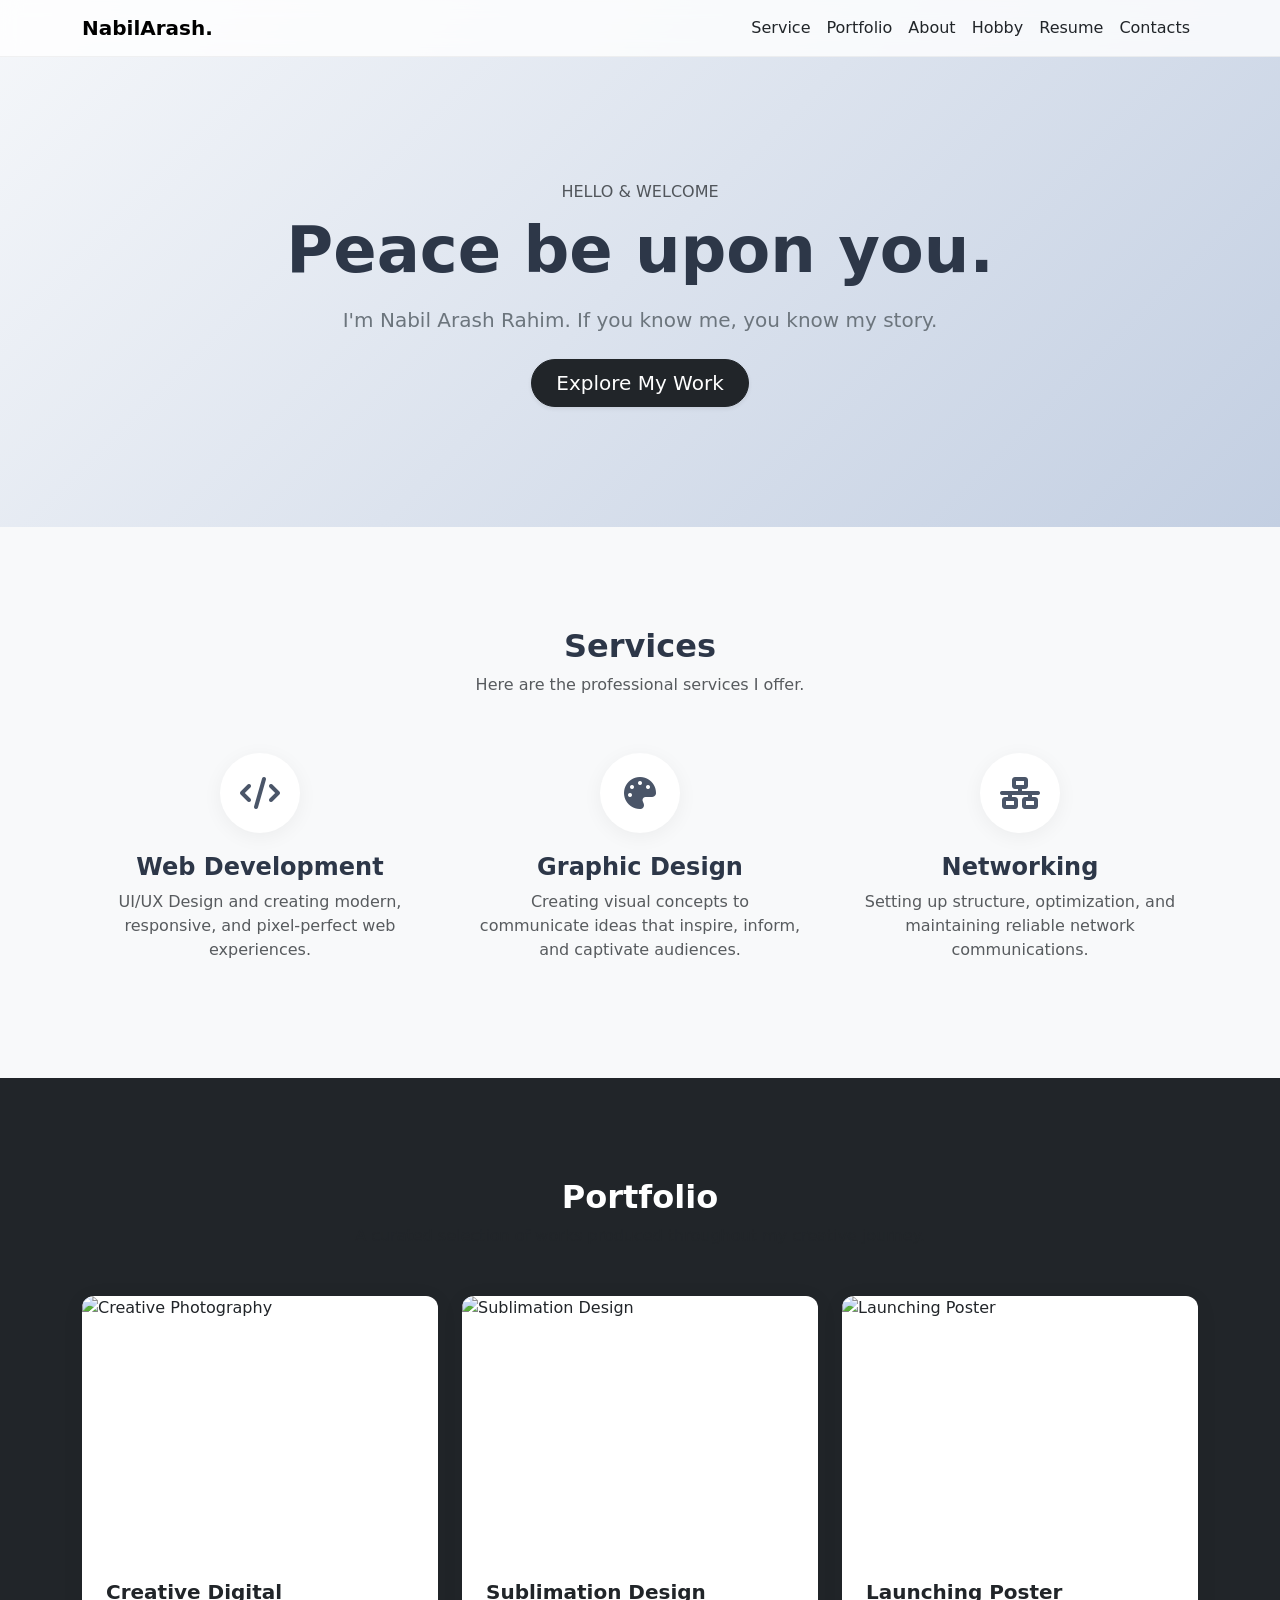
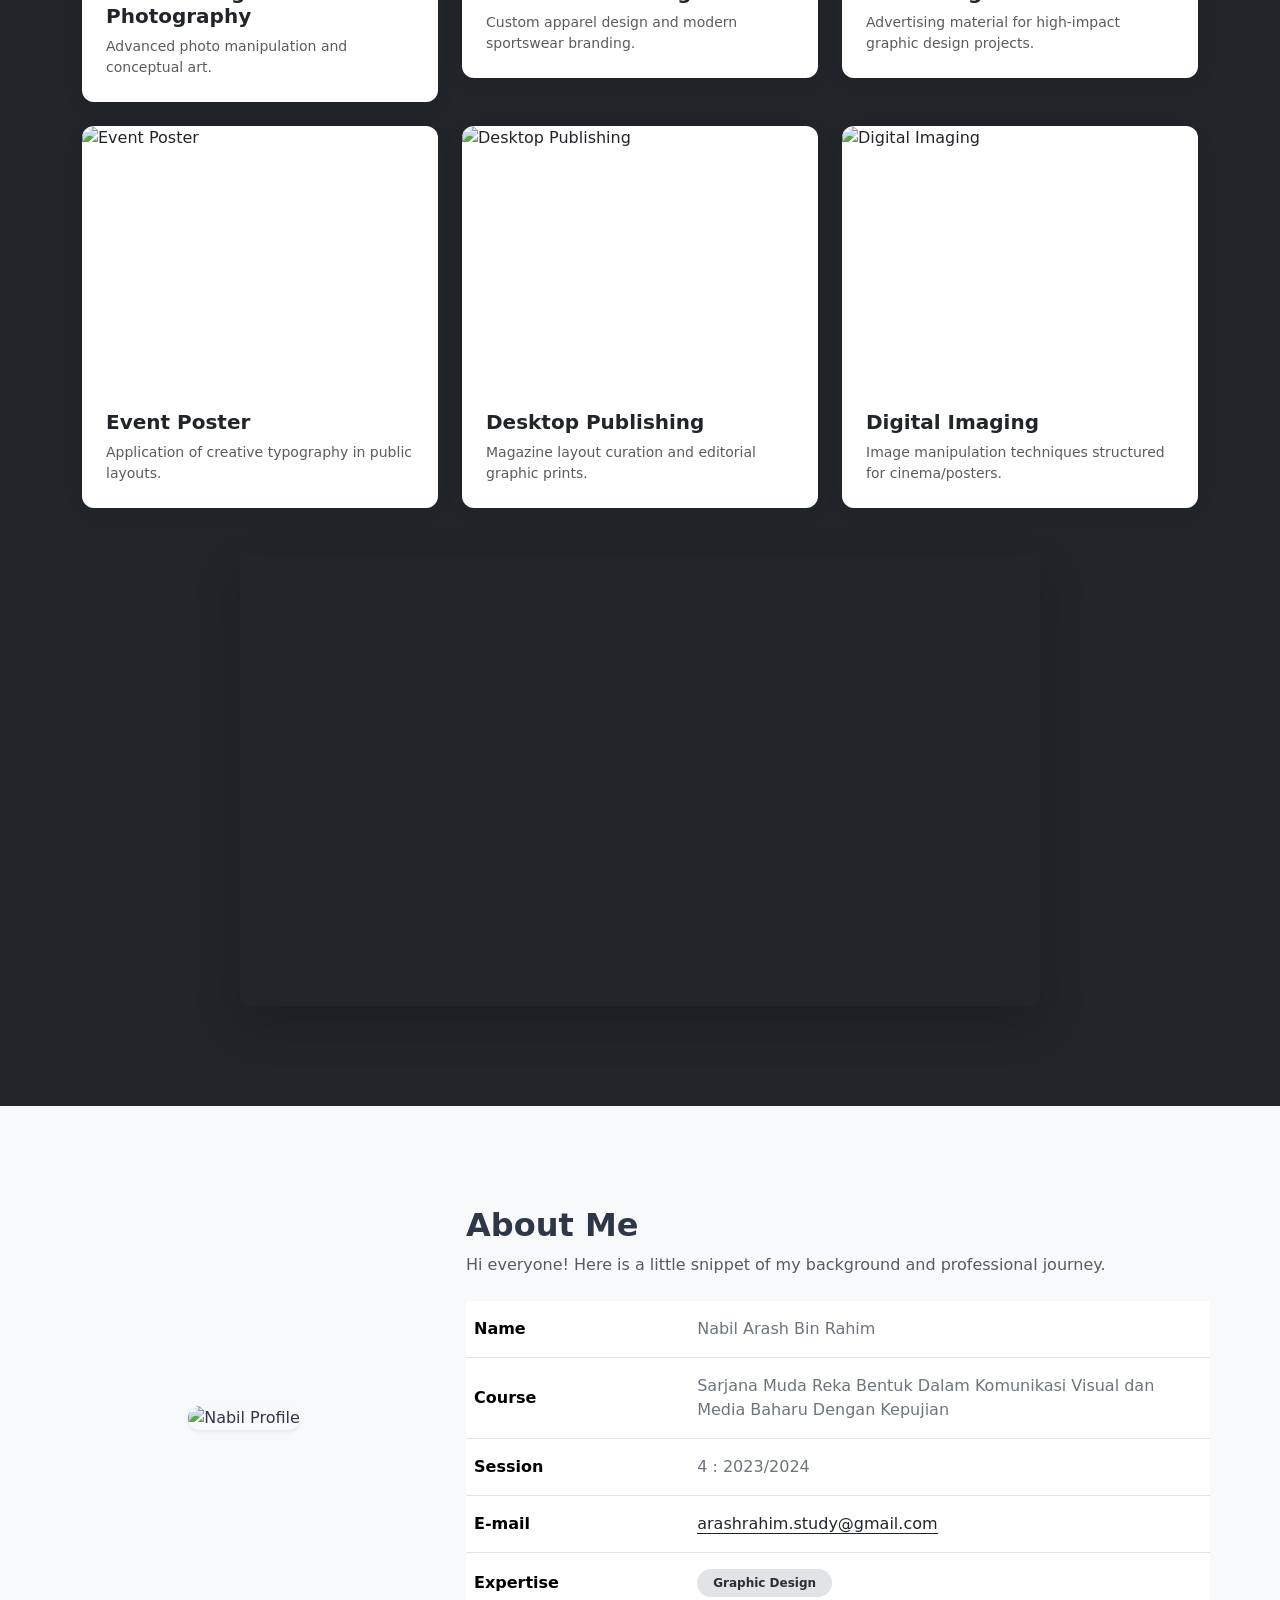
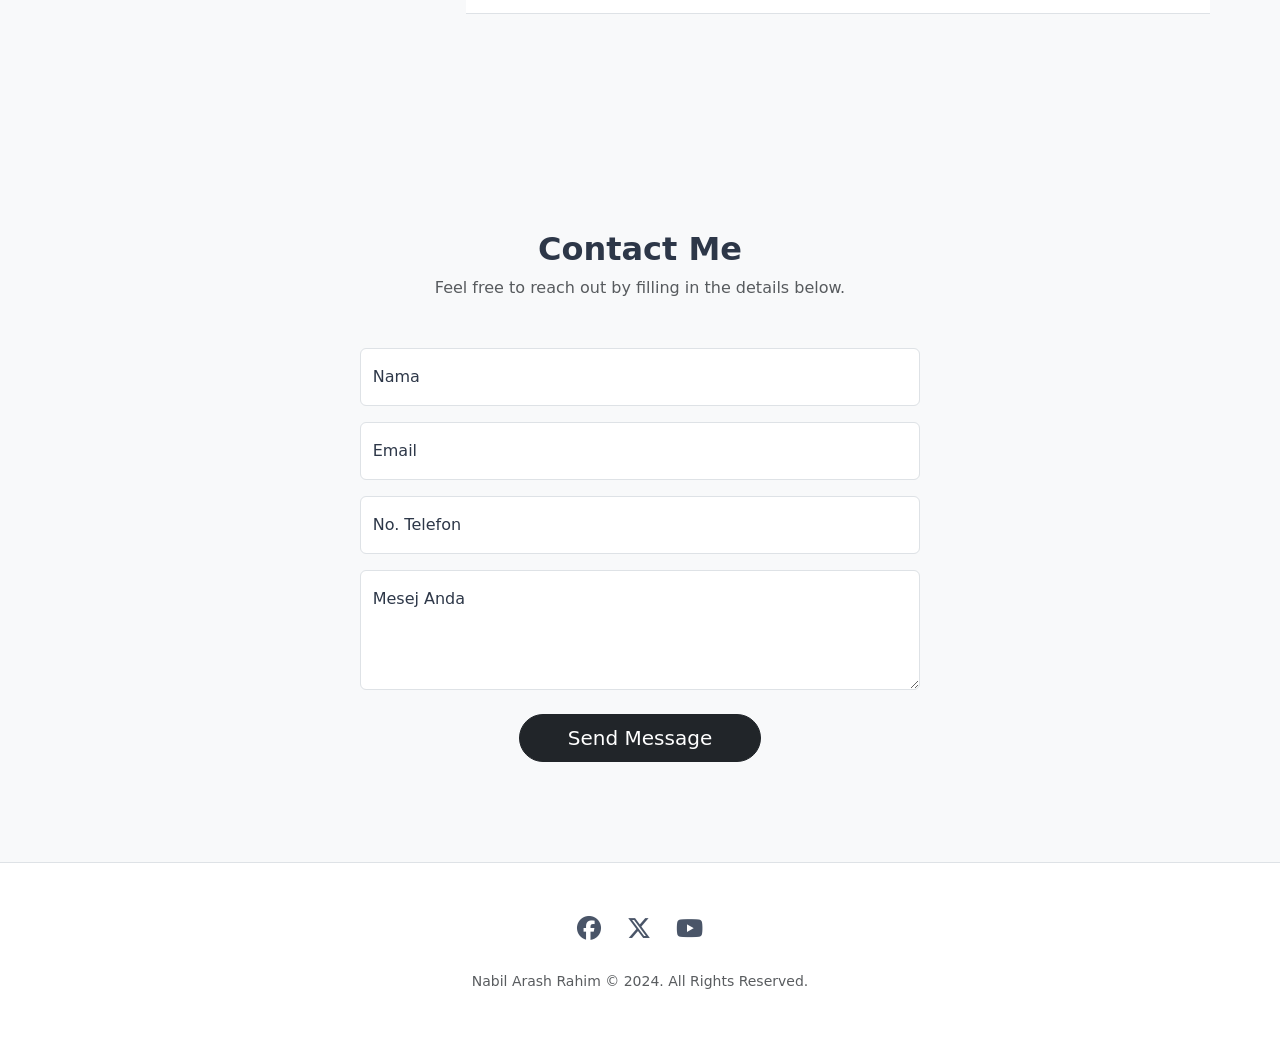
==== index.html @ 7cd15ca8 "Update index.html" ====
<!DOCTYPE html>
<html lang="en">
<head>
    <meta charset="UTF-8">
    <meta name="viewport" content="width=device-width, initial-scale=1.0">
    <title>Website Portfolio | Nabil Arash</title>
    <link rel="icon" type="image/x-icon" href="/images/iconweb.png">

    <!-- Bootstrap 5.3.3 cdn -->
    <link href="https://cdn.jsdelivr.net/npm/bootstrap@5.3.3/dist/css/bootstrap.min.css" rel="stylesheet" integrity="sha384-QWTKZyjpPEjISv5WaRU9OFeRpok6YctnYmDr5pNlyT2bRjXh0JMhjY6hW+ALEwIH" crossorigin="anonymous">
    
    <!-- Font Awesome 6 (Lebih Moden) -->
    <link rel="stylesheet" href="https://cdnjs.cloudflare.com/ajax/libs/font-awesome/6.4.2/css/all.min.css">
    
    <link rel="stylesheet" href="style.css" />
    
    <style>
        /* Tambahan CSS dalaman untuk memastikan gaya moden & minimalis berfungsi terus */
        body {
            font-family: 'Inter', system-ui, -apple-system, sans-serif;
            color: #2D3748;
            background-color: #f8f9fa;
        }
        .navbar-modern {
            background-color: rgba(255, 255, 255, 0.8) !important;
            backdrop-filter: blur(10px);
            border-bottom: 1px solid rgba(0,0,0,0.05);
        }
        .banner {
            background: linear-gradient(135deg, #f5f7fa 0%, #c3cfe2 100%);
            padding: 180px 0 120px 0;
        }
        .service-icon {
            width: 80px;
            height: 80px;
            display: flex;
            align-items: center;
            justify-content: center;
            background: #ffffff;
            border-radius: 50%;
            margin: 0 auto 20px auto;
            box-shadow: 0 4px 20px rgba(0,0,0,0.05);
            color: #4A5568;
        }
        .card-modern {
            border: none;
            border-radius: 12px;
            overflow: hidden;
            box-shadow: 0 4px 25px rgba(0,0,0,0.05);
            transition: transform 0.3s ease;
            background: #ffffff;
        }
        .card-modern:hover {
            transform: translateY(-5px);
        }
        .section-padding {
            padding: 100px 0;
        }
        .table-modern th {
            font-weight: 600;
            background-color: #f1f3f5;
        }
        .social-links a {
            color: #4A5568;
            font-size: 24px;
            margin: 0 10px;
            transition: color 0.2s;
        }
        .social-links a:hover {
            color: #000000;
        }
        #myBtn {
            position: fixed;
            bottom: 20px;
            right: 30px;
            z-index: 99;
            border: none;
            outline: none;
            background-color: #2D3748;
            color: white;
            cursor: pointer;
            padding: 12px 16px;
            border-radius: 50px;
            font-size: 14px;
            box-shadow: 0 4px 15px rgba(0,0,0,0.2);
        }
    </style>
</head>
<body>

    <!-- Navigation -->
    <nav class="navbar navbar-expand-lg navbar-light fixed-top navbar-modern"> 
      <div class="container"> 
        <a class="navbar-brand fw-bold" href="#">NabilArash.</a> 
        <button class="navbar-toggler" type="button" data-bs-toggle="collapse" data-bs-target="#navbarText" aria-controls="navbarText" aria-expanded="false" aria-label="Toggle navigation"> 
          <span class="navbar-toggler-icon"></span> 
        </button> 
        <div class="collapse navbar-collapse" id="navbarText"> 
          <ul class="navbar-nav ms-auto mb-2 mb-lg-0 fw-medium"> 
            <li class="nav-item"><a class="nav-link text-dark" href="#service">Service</a></li> 
            <li class="nav-item"><a class="nav-link text-dark" href="#portfolio">Portfolio</a></li> 
            <li class="nav-item"><a class="nav-link text-dark" href="#aboutme">About</a></li> 
            <li class="nav-item"><a class="nav-link text-dark" href="hobby.html">Hobby</a></li> 
            <li class="nav-item"><a class="nav-link text-dark" href="resume.html">Resume</a></li> 
            <li class="nav-item"><a class="nav-link text-dark" href="#contactme">Contacts</a></li> 
          </ul> 
        </div> 
      </div> 
    </nav>

    <!-- Banner / Hero Section -->
    <div class="container-fluid banner"> 
        <div class="container text-center"> 
          <p class="text-uppercase tracking-wider text-muted mb-2">Hello & Welcome</p>
          <h1 class="display-3 fw-bold mb-3">Peace be upon you.</h1>
          <p class="lead text-secondary mb-4">I'm Nabil Arash Rahim. If you know me, you know my story.</p>
          <a href="#service" class="btn btn-dark btn-lg px-4 py-2 rounded-pill shadow-sm">Explore My Work</a> 
        </div> 
    </div>

    <!-- Service Section -->
    <div id="service" class="container section-padding">
      <div class="container text-center">
        <h2 class="fw-bold mb-2">Services</h2>
        <p class="text-muted mb-5">Here are the professional services I offer.</p>
        
        <div class="row g-4 pt-2">
          <!-- Web Development -->
          <div class="col-md-4">
            <div class="service-icon"><i class="fa-solid fa-code fa-2x"></i></div>
            <h4 class="fw-semibold">Web Development</h4>
            <p class="text-muted px-3">UI/UX Design and creating modern, responsive, and pixel-perfect web experiences.</p>
          </div>
          <!-- Design -->
          <div class="col-md-4">
            <div class="service-icon"><i class="fa-solid fa-palette fa-2x"></i></div>
            <h4 class="fw-semibold">Graphic Design</h4>
            <p class="text-muted px-3">Creating visual concepts to communicate ideas that inspire, inform, and captivate audiences.</p>
          </div>
          <!-- Networking -->
          <div class="col-md-4">
            <div class="service-icon"><i class="fa-solid fa-network-wired fa-2x"></i></div>
            <h4 class="fw-semibold">Networking</h4>
            <p class="text-muted px-3">Setting up structure, optimization, and maintaining reliable network communications.</p>
          </div>
        </div>
      </div>
    </div>

    <!-- Portfolio Section -->
    <div id="portfolio" class="bg-dark text-white section-padding">
      <div class="container text-center">
        <h2 class="fw-bold mb-2 text-white">Portfolio</h2>
        <p class="text-muted mb-5">A curated selection of works produced throughout my creative journey.</p>
        
        <div class="row g-4">
          <!-- Item 1 -->
          <div class="col-md-4">
            <div class="card card-modern text-dark text-start">
              <img src="images/img11.jpg" class="card-img-top" alt="Creative Photography" style="object-fit: cover; height: 260px;"/>
              <div class="card-body p-4">
                <h5 class="fw-bold card-title">Creative Digital Photography</h5>
                <p class="card-text text-muted small">Advanced photo manipulation and conceptual art.</p>
              </div>
            </div>
          </div>
          <!-- Item 2 -->
          <div class="col-md-4">
            <div class="card card-modern text-dark text-start">
              <img src="images/img4.jpg" class="card-img-top" alt="Sublimation Design" style="object-fit: cover; height: 260px;"/>
              <div class="card-body p-4">
                <h5 class="fw-bold card-title">Sublimation Design</h5>
                <p class="card-text text-muted small">Custom apparel design and modern sportswear branding.</p>
              </div>
            </div>
          </div>
          <!-- Item 3 -->
          <div class="col-md-4">
            <div class="card card-modern text-dark text-start">
              <img src="images/img12.jpg" class="card-img-top" alt="Launching Poster" style="object-fit: cover; height: 260px;"/>
              <div class="card-body p-4">
                <h5 class="fw-bold card-title">Launching Poster</h5>
                <p class="card-text text-muted small">Advertising material for high-impact graphic design projects.</p>
              </div>
            </div>
          </div>
          <!-- Item 4 -->
          <div class="col-md-4">
            <div class="card card-modern text-dark text-start">
              <img src="images/img10.jpg" class="card-img-top" alt="Event Poster" style="object-fit: cover; height: 260px;"/>
              <div class="card-body p-4">
                <h5 class="fw-bold card-title">Event Poster</h5>
                <p class="card-text text-muted small">Application of creative typography in public layouts.</p>
              </div>
            </div>
          </div>
          <!-- Item 5 -->
          <div class="col-md-4">
            <div class="card card-modern text-dark text-start">
              <img src="images/img8.jpg" class="card-img-top" alt="Desktop Publishing" style="object-fit: cover; height: 260px;"/>
              <div class="card-body p-4">
                <h5 class="fw-bold card-title">Desktop Publishing</h5>
                <p class="card-text text-muted small">Magazine layout curation and editorial graphic prints.</p>
              </div>
            </div>
          </div>
          <!-- Item 6 -->
          <div class="col-md-4">
            <div class="card card-modern text-dark text-start">
              <img src="images/img7.jpg" class="card-img-top" alt="Digital Imaging" style="object-fit: cover; height: 260px;"/>
              <div class="card-body p-4">
                <h5 class="fw-bold card-title">Digital Imaging</h5>
                <p class="card-text text-muted small">Image manipulation techniques structured for cinema/posters.</p>
              </div>
            </div>
          </div>
        </div>

        <!-- Video Container Moden -->
        <div class="ratio ratio-16x9 mx-auto mt-5 shadow-lg rounded-3" style="max-width: 800px; overflow:hidden;">
            <iframe src="https://www.youtube.com/embed/KS5bEcGVQ-0?autoplay=0&mute=1&loop=1" title="YouTube video" allowfullscreen></iframe>
        </div>
      </div>
    </div>

    <!-- About Me Section -->
    <div id="aboutme" class="container section-padding">
        <div class="row align-items-center g-5">
            <div class="col-md-4 text-center">
                <img src="images/icon.png" class="img-fluid rounded-4 shadow-sm" alt="Nabil Profile" style="max-height: 380px; object-fit: cover;" />
            </div>
            <div class="col-md-8">
                <h2 class="fw-bold mb-2">About Me</h2>
                <p class="text-muted mb-4">Hi everyone! Here is a little snippet of my background and professional journey.</p>
                
                <div class="table-responsive">
                    <table class="table table-hover table-modern align-middle">
                      <tbody>
                        <tr>
                          <td class="fw-semibold py-3" style="width: 30%;">Name</td>
                          <td class="text-secondary py-3">Nabil Arash Bin Rahim</td>
                        </tr>
                        <tr>
                          <td class="fw-semibold py-3">Course</td>
                          <td class="text-secondary py-3">Sarjana Muda Reka Bentuk Dalam Komunikasi Visual dan Media Baharu Dengan Kepujian</td>
                        </tr>
                        <tr>
                          <td class="fw-semibold py-3">Session</td>
                          <td class="text-secondary py-3">4 : 2023/2024</td>
                        </tr>
                        <tr>
                          <td class="fw-semibold py-3">E-mail</td>
                          <td class="text-secondary py-3"><a href="mailto:arashrahim.study@gmail.com" class="text-decoration-none text-dark border-bottom border-dark">arashrahim.study@gmail.com</a></td>
                        </tr>
                        <tr>
                          <td class="fw-semibold py-3">Expertise</td>
                          <td class="text-secondary py-3"><span class="badge bg-secondary-subtle text-secondary-emphasis px-3 py-2 rounded-pill">Graphic Design</span></td>
                        </tr>
                      </tbody>
                    </table>
                </div>
            </div>
        </div>
    </div>
     
    <!-- Contact Me Section -->
    <div id="contactme" class="bg-light section-padding">
      <div class="container" style="max-width: 700px;">
        <h2 class="fw-bold text-center mb-2">Contact Me</h2>
        <p class="text-muted text-center mb-5">Feel free to reach out by filling in the details below.</p>
        
        <form class="row g-3">
          <div class="col-md-10 mx-auto">
            <div class="form-floating mb-3">
              <input type="text" class="form-control" id="inputNama" placeholder="Nama">
              <label for="inputNama">Nama</label>
            </div>
            <div class="form-floating mb-3">
              <input type="email" class="form-control" id="inputEmail" placeholder="Email">
              <label for="inputEmail">Email</label>
            </div>
            <div class="form-floating mb-3">
              <input type="text" class="form-control" id="inputPhone" placeholder="No. Phone">
              <label for="inputPhone">No. Telefon</label>
            </div>
            <div class="form-floating mb-4">
              <textarea class="form-control" placeholder="Mesej anda" id="inputMesej" style="height: 120px"></textarea>
              <label for="inputMesej">Mesej Anda</label>
            </div>
            <div class="text-center">
              <button type="submit" class="btn btn-dark btn-lg px-5 py-2 rounded-pill">Send Message</button>
            </div>
          </div>
        </form>
      </div>
    </div>

    <!-- Footer -->
    <footer class="bg-white py-5 text-center border-top">
        <div class="social-links mb-4">
          <a href="https://facebook.com/nabilarashrahim" target="_blank"><i class="fa-brands fa-facebook"></i></a>
          <a href="https://twitter.com/arashrahim_" target="_blank"><i class="fa-brands fa-x-twitter"></i></a>
          <a href="https://www.youtube.com/@NabilArashRahim" target="_blank"><i class="fa-brands fa-youtube"></i></a>
        </div>
        <p class="text-muted small mb-0">Nabil Arash Rahim &copy; 2024. All Rights Reserved.</p>
    </footer>

    <!-- Back to Top Button -->
    <button onclick="topFunction()" id="myBtn" title="Go to top"><i class="fa-solid fa-arrow-up"></i></button>

    <!-- Bootstrap Bundle JS -->
    <script src="https://cdn.jsdelivr.net/npm/bootstrap@5.3.3/dist/js/bootstrap.bundle.min.js" integrity="sha384-YvpcrYf0tY3lHB60NNkmXc5s9fDVZLESaAA55NDzOxhy9GkcIdslK1eN7N6jIeHz" crossorigin="anonymous"></script>

    <script>
        // Fungsi Butang Kembali ke Atas (Back to top)
        let mybutton = document.getElementById("myBtn");
        window.onscroll = function() {scrollFunction()};

        function scrollFunction() {
          if (document.body.scrollTop > 300 || document.documentElement.scrollTop > 300) {
            mybutton.style.display = "block";
          } else {
            mybutton.style.display = "none";
          }
        }

        function topFunction() {
          window.scrollTo({top: 0, behavior: 'smooth'});
        }
    </script>
</body>
</html>
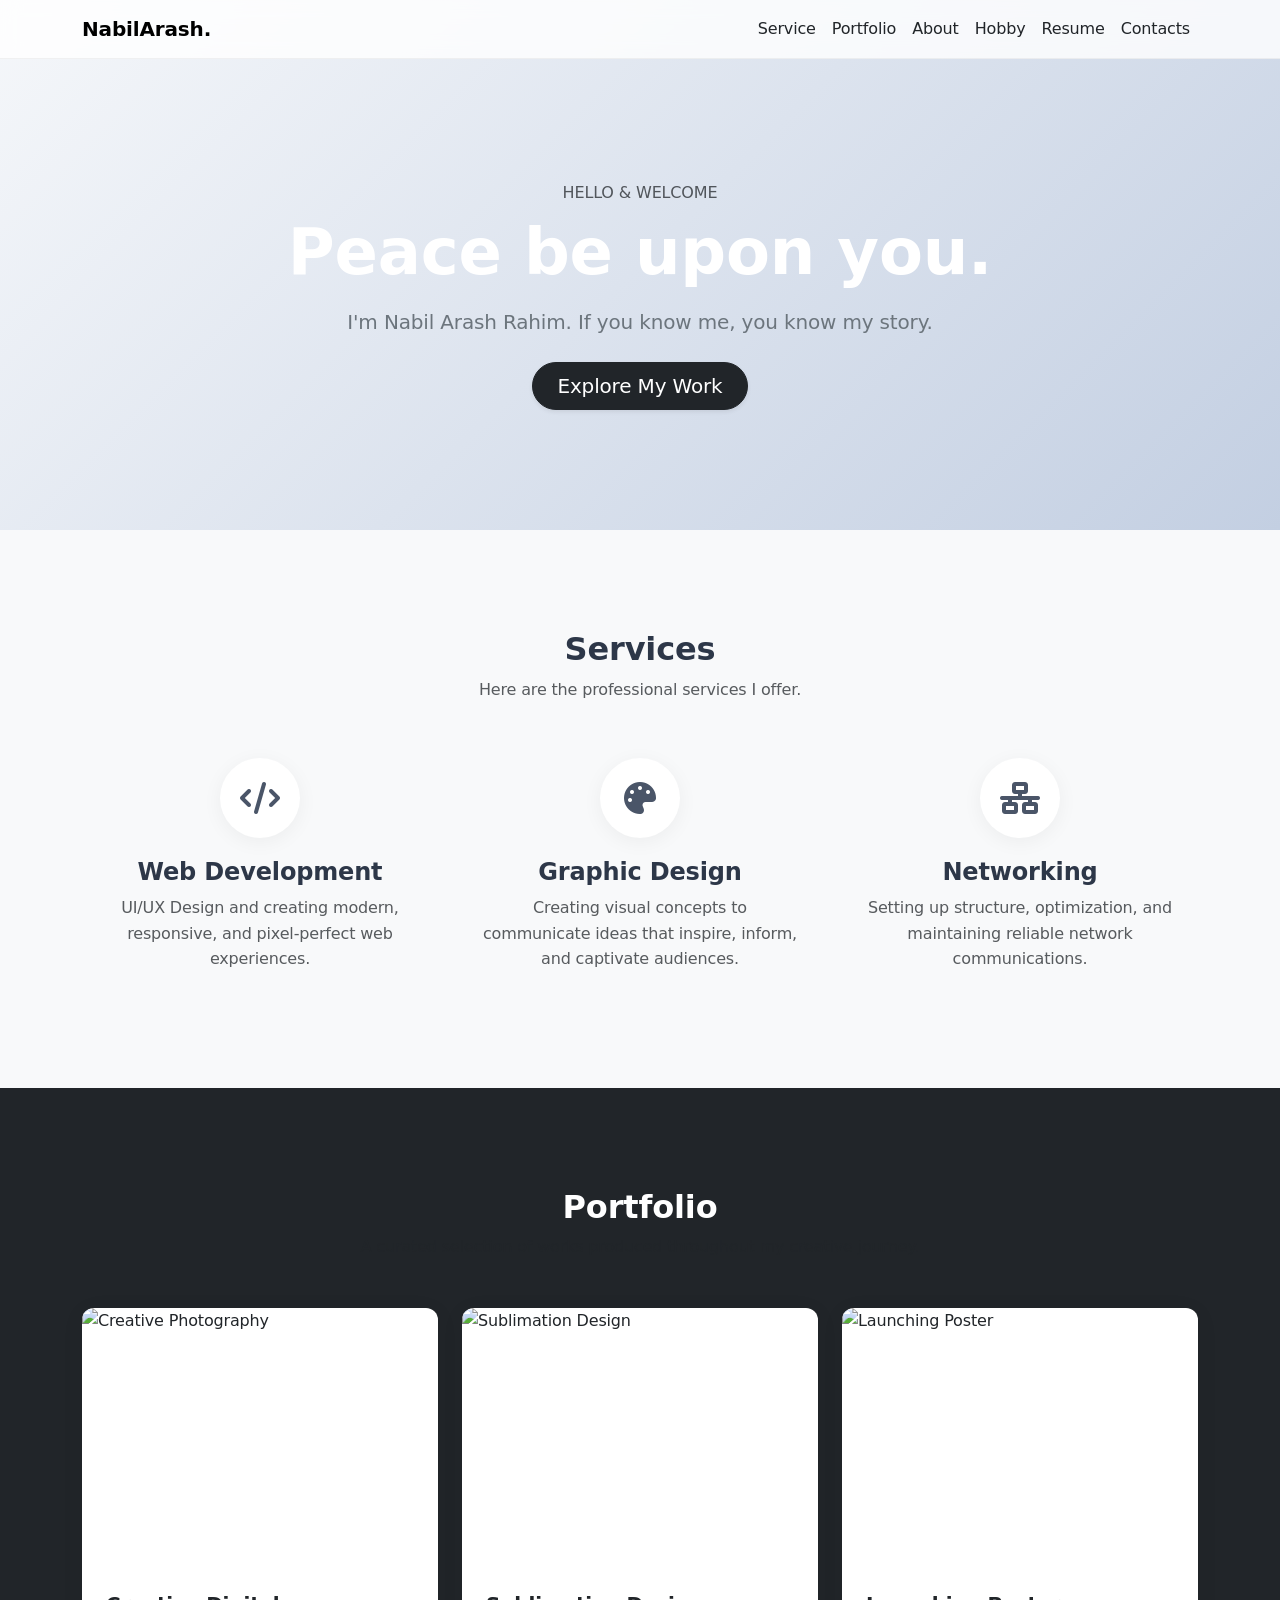
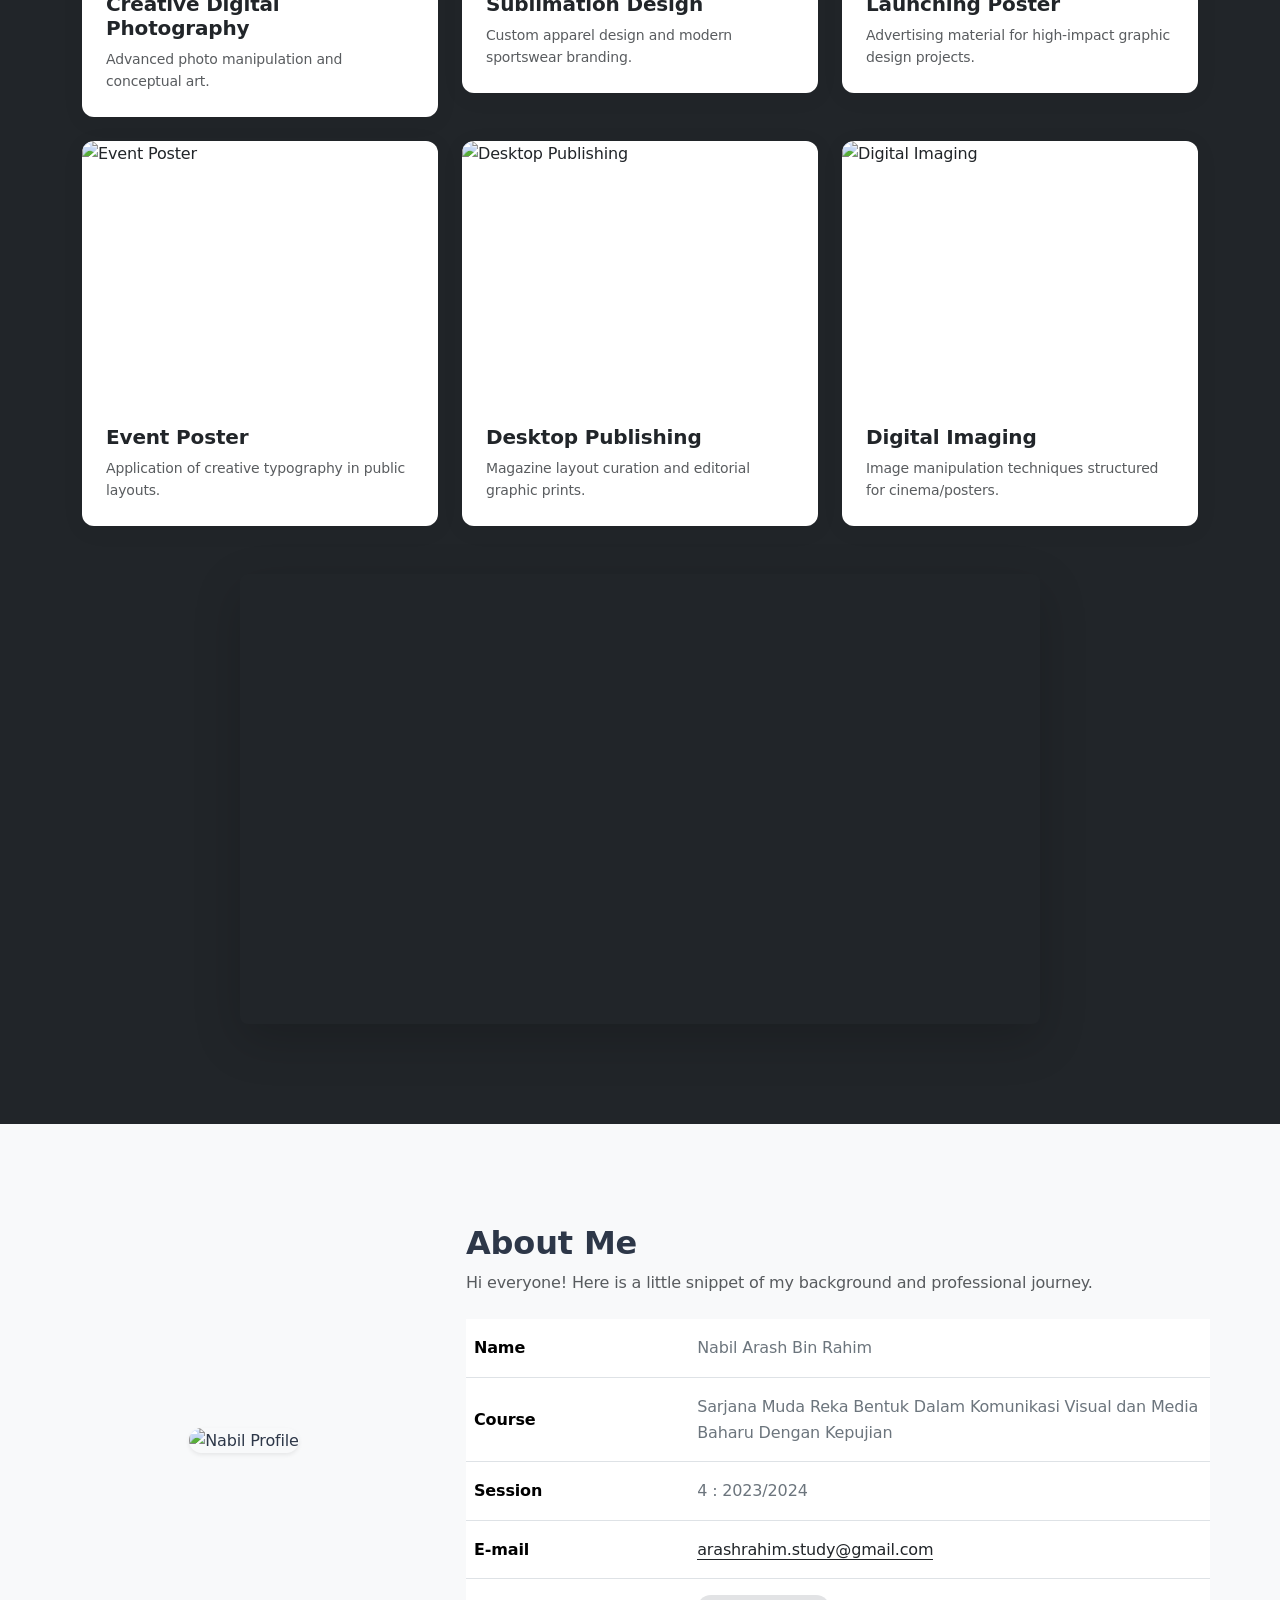
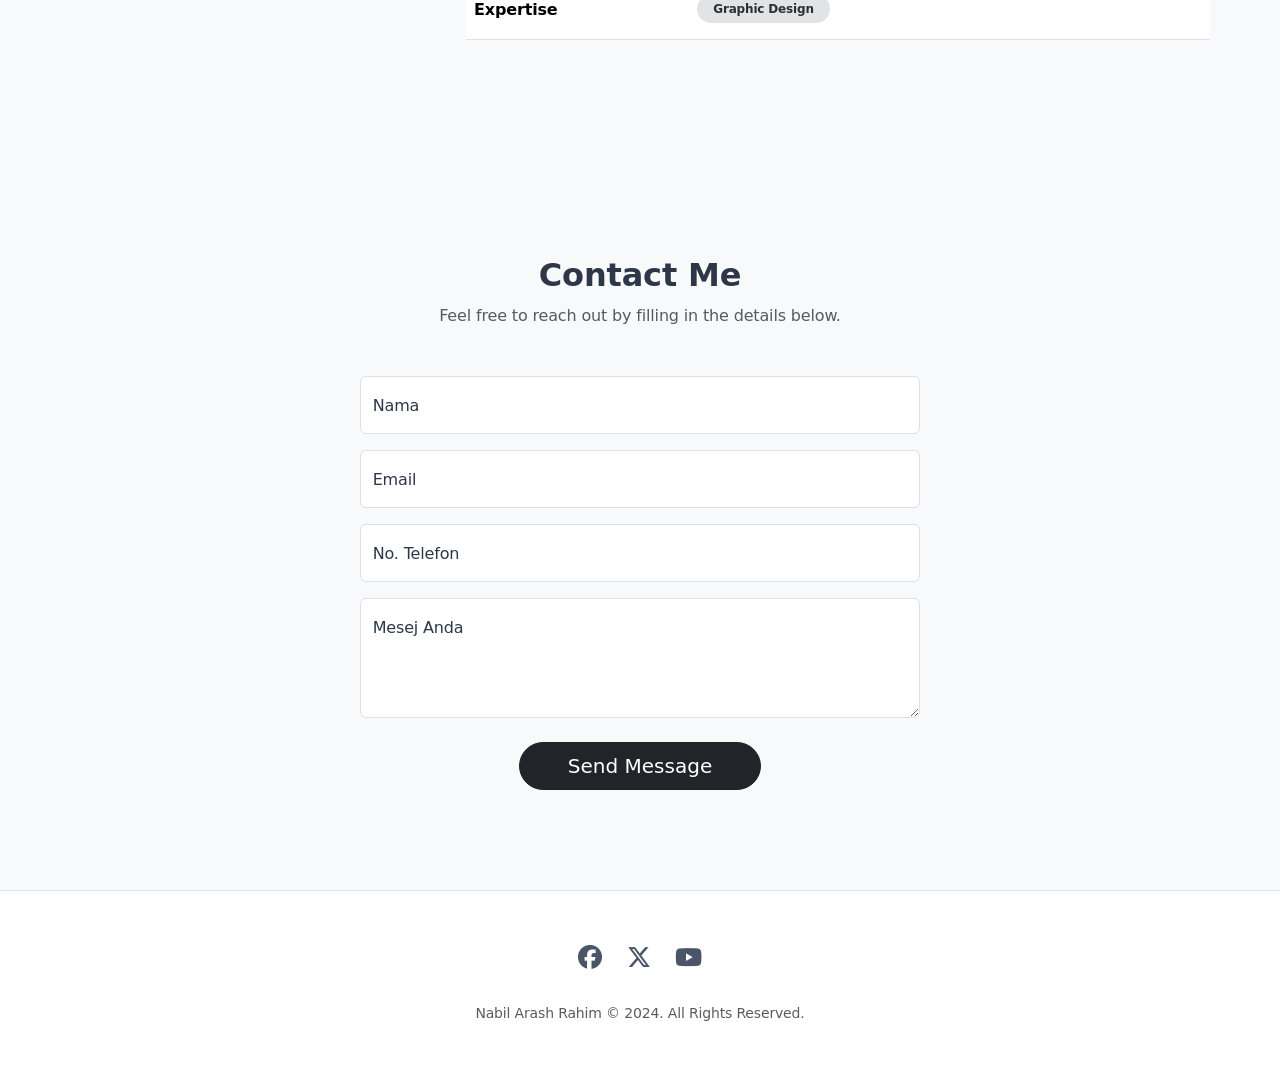
==== commit 5de1bd3e: "Update index.html" ====
--- a/index.html
+++ b/index.html
@@ -327,6 +327,10 @@
         function topFunction() {
           window.scrollTo({top: 0, behavior: 'smooth'});
         }
-    </script>
+    <!-- Bootstrap Bundle JS -->
+    <script src="https://cdn.jsdelivr.net/npm/bootstrap@5.3.3/dist/js/bootstrap.bundle.min.js" integrity="sha384-YvpcrYf0tY3lHB60NNkmXc5s9fDVZLESaAA55NDzOxhy9GkcIdslK1eN7N6jIeHz" crossorigin="anonymous"></script>
+
+    <!-- Pautan ke Fail JavaScript Anda (Pastikan nama fail sama seperti di GitHub) -->
+    <script src="myScript.js"></script>
 </body>
 </html>
--- a/style.css
+++ b/style.css
@@ -0,0 +1,152 @@
+/* ==========================================================================
+   1. FONT DEFINITION & BASE STYLES
+   ========================================================================== */
+@font-face {
+    font-family: 'Mendoza';
+    src: url('/fonts/ITC\ Mendoza\ Roman\ Std\ Book.otf') format('woff'),
+         url('/fonts/ITC\ Mendoza\ Roman\ Std\ Book.otf') format('woff2');
+    font-display: swap;
+}
+
+* {
+    box-sizing: border-box;
+}
+
+body {
+    font-family: 'Mendoza', system-ui, -apple-system, sans-serif;
+    color: #2d3748;
+    background-color: #ffffff;
+    line-height: 1.6;
+    letter-spacing: -0.01em;
+}
+
+/* ==========================================================================
+   2. HERO BANNER & CONTACT BACKGROUNDS (MODERN HERO)
+   ========================================================================== */
+.banner { 
+    background: linear-gradient(rgba(22, 24, 23, 0.65), rgba(22, 24, 23, 0.65)), url("images/bg2.jpg") no-repeat center center; 
+    background-size: cover; 
+    background-attachment: scroll;
+    padding-top: 160px; 
+    padding-bottom: 140px; 
+    color: #fff; 
+}
+
+.kontak {
+    background: linear-gradient(rgba(22, 24, 23, 0.8), rgba(22, 24, 23, 0.8)), url("images/bg2.jpg") no-repeat center center;
+    background-size: cover;
+    padding-top: 80px;
+    padding-bottom: 80px;
+    color: #fff;
+}
+
+/* ==========================================================================
+   3. COMPONENTS (ICONS, IMAGES & CARDS)
+   ========================================================================== */
+/* Lingkaran Ikon Servis Moden */
+.lingkaran {
+    display: flex;
+    align-items: center;
+    justify-content: center;
+    border-radius: 50%;
+    width: 100px;
+    height: 100px;
+    margin: 0 auto 20px auto;
+    color: #161817;
+    background-color: #f8f9fa;
+    box-shadow: 0 4px 15px rgba(0, 0, 0, 0.05);
+    transition: all 0.3s ease;
+}
+
+.lingkaran:hover {
+    background-color: #161817;
+    color: #ffffff;
+    transform: translateY(-3px);
+}
+
+/* Gambar Responsif */
+.crop-img {
+    object-fit: cover;
+    transition: transform 0.5s ease;
+}
+
+.center {
+    display: block;
+    margin-left: auto;
+    margin-right: auto;
+    width: 100%;
+}
+
+/* Audio Player Stylings */
+audio {
+    max-width: 100%;
+    width: 280px;
+    margin: 15px;
+    border-radius: 30px;
+}
+
+/* ==========================================================================
+   4. NAVIGATION & UTILITIES
+   ========================================================================== */
+/* Butang Kembali Ke Atas (Floating Button) */
+#myBtn {
+    display: none;
+    position: fixed;
+    bottom: 25px;
+    right: 25px;
+    z-index: 99;
+    border: none;
+    outline: none;
+    background-color: #161817;
+    color: #ffffff;
+    cursor: pointer;
+    width: 45px;
+    height: 45px;
+    border-radius: 50%;
+    font-size: 16px;
+    box-shadow: 0 4px 12px rgba(0, 0, 0, 0.15);
+    transition: all 0.2s ease;
+}
+
+#myBtn:hover {
+    background-color: #4a5568;
+    transform: translateY(-2px);
+}
+
+/* ==========================================================================
+   5. SOCIAL MEDIA INTEGRATION (CLEAN & FLOATING)
+   ========================================================================== */
+/* Bar Ikon Media Sosial Tepi Skrin */
+.icon-bar {
+    position: fixed;
+    top: 50%;
+    transform: translateY(-50%);
+    z-index: 100;
+}
+
+.icon-bar a {
+    display: flex;
+    align-items: center;
+    justify-content: center;
+    width: 42px;
+    height: 42px;
+    transition: all 0.3s ease;
+    color: #ffffff;
+    font-size: 18px;
+    text-decoration: none;
+    margin-bottom: 2px;
+    border-top-right-radius: 4px;
+    border-bottom-right-radius: 4px;
+}
+
+.icon-bar a:hover {
+    width: 52px;
+    background-color: #161817 !important;
+}
+
+/* Warna Jenama Media Sosial (Minimalis & Cukup Kontras) */
+.facebook { background-color: #3b5998; }
+.twitter  { background-color: #1da1f2; }
+.youtube  { background-color: #ff0000; }
+.google   { background-color: #dd4b39; }
+.linkedin { background-color: #007bb5; }
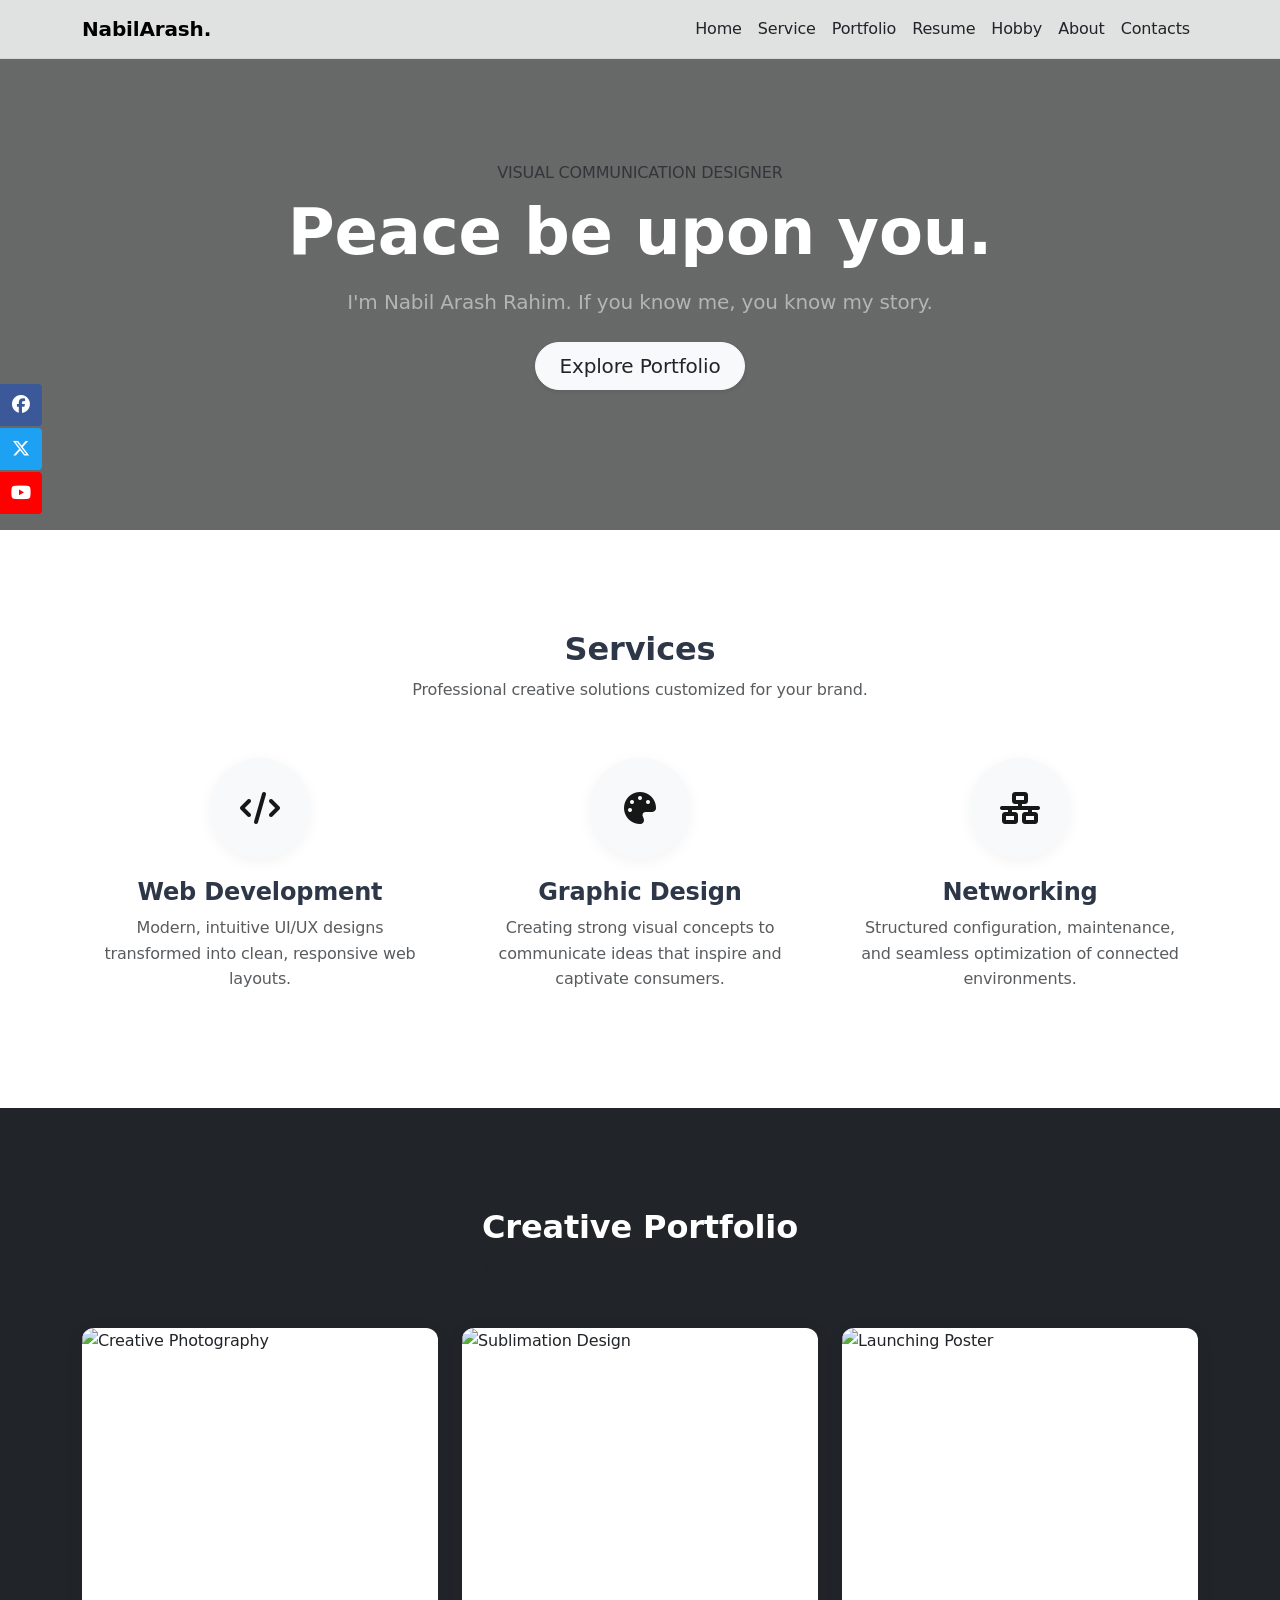
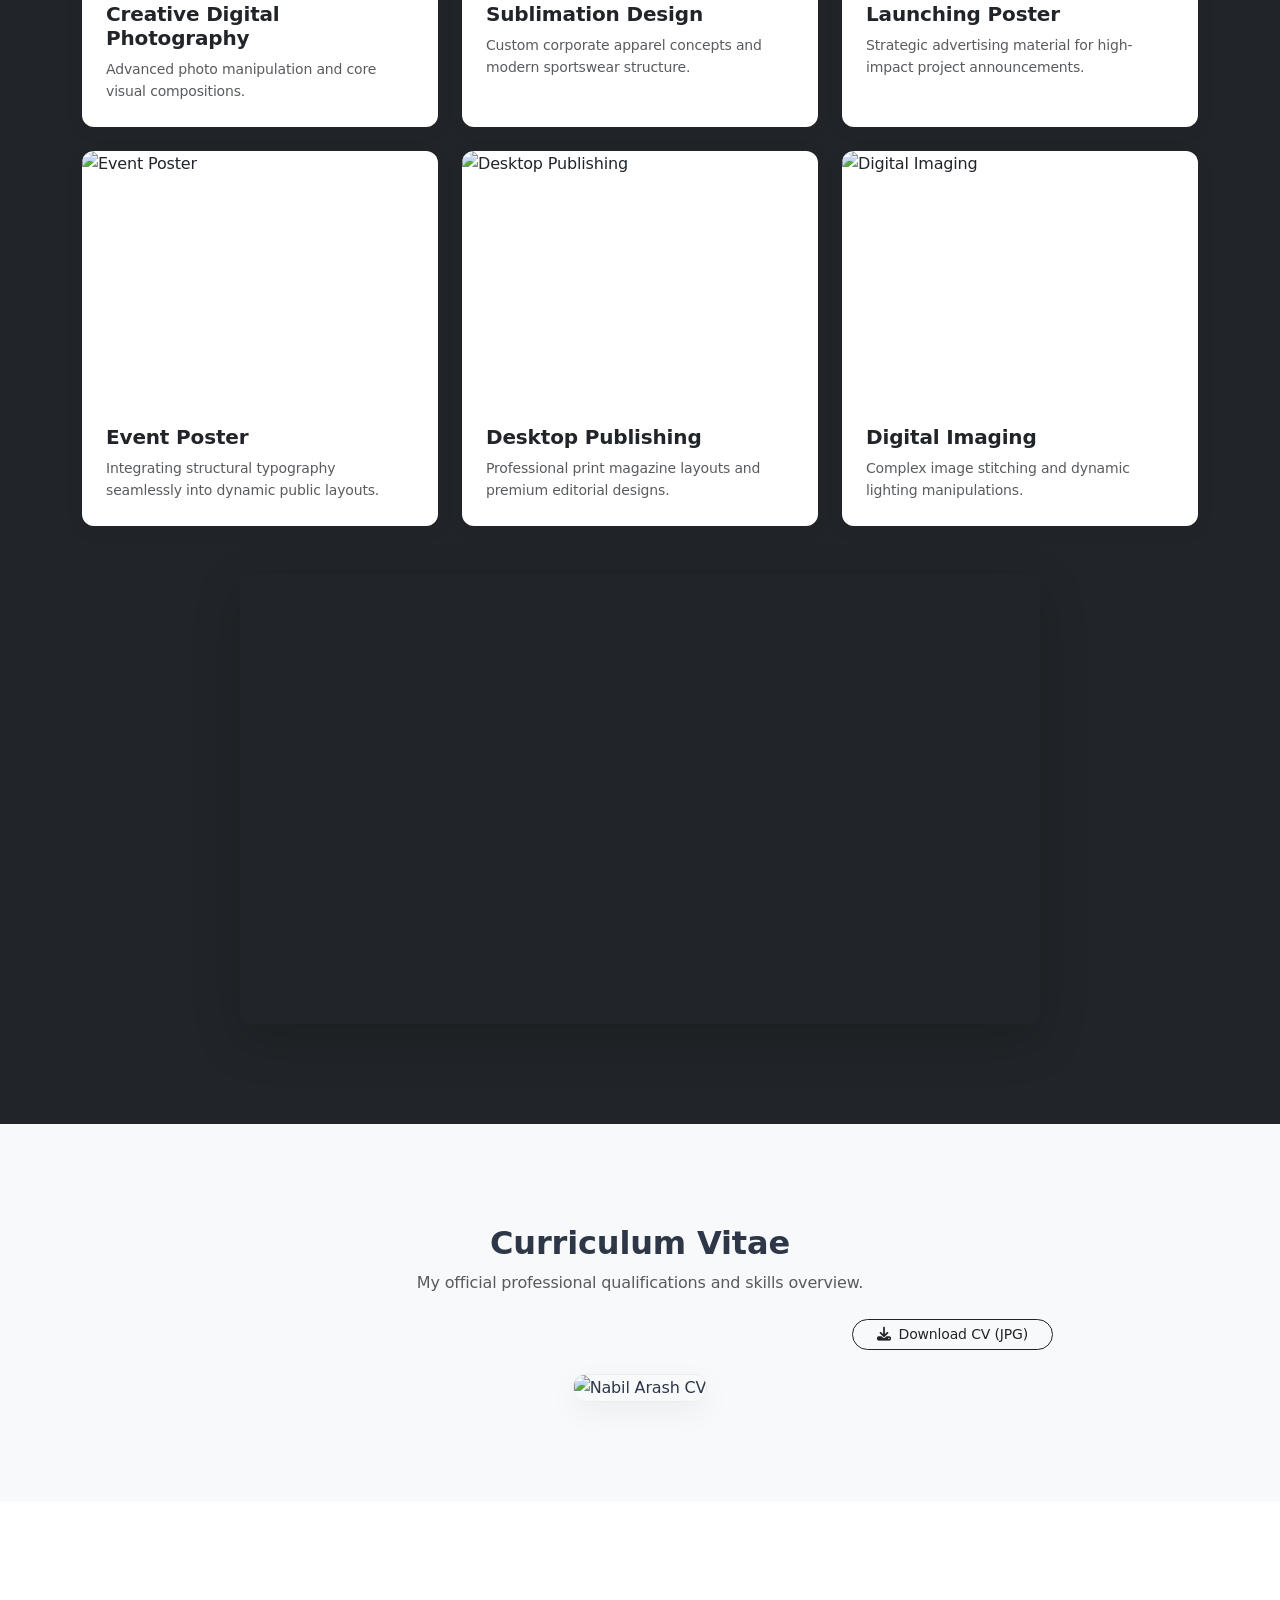
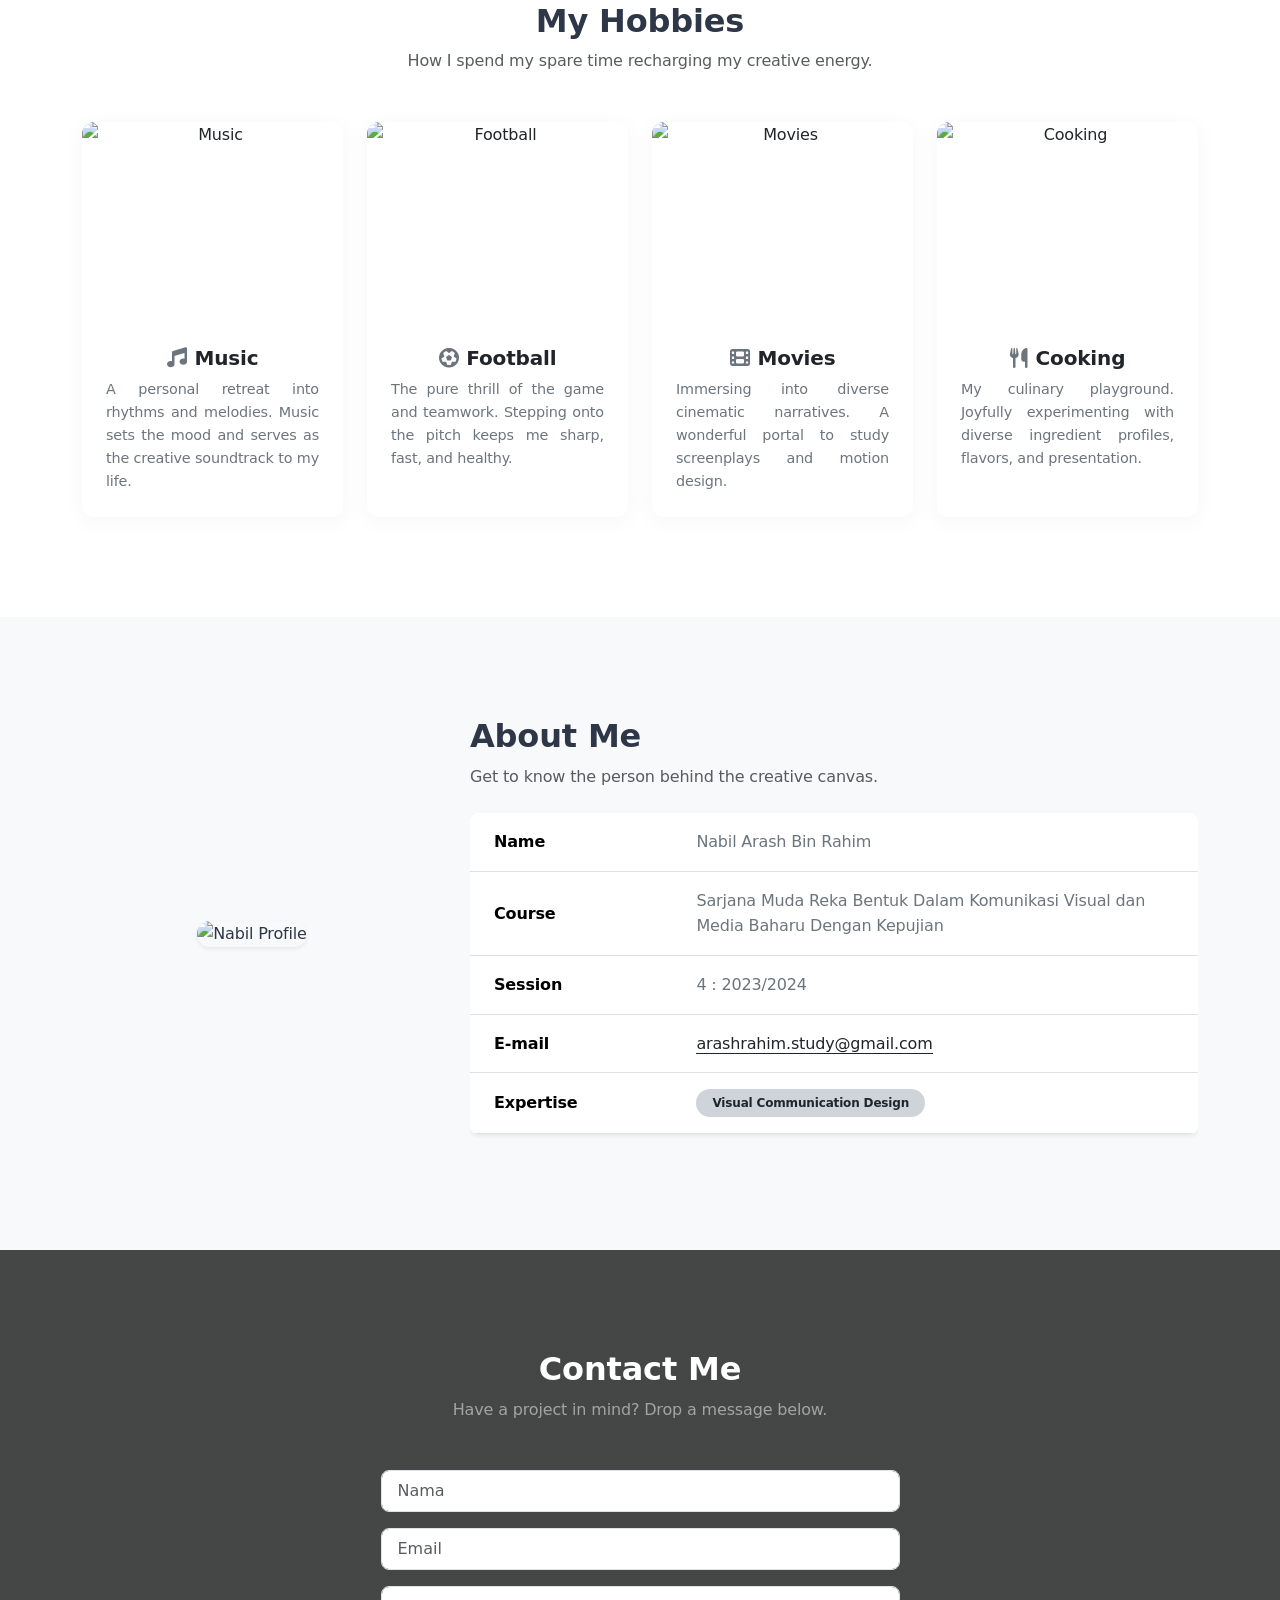
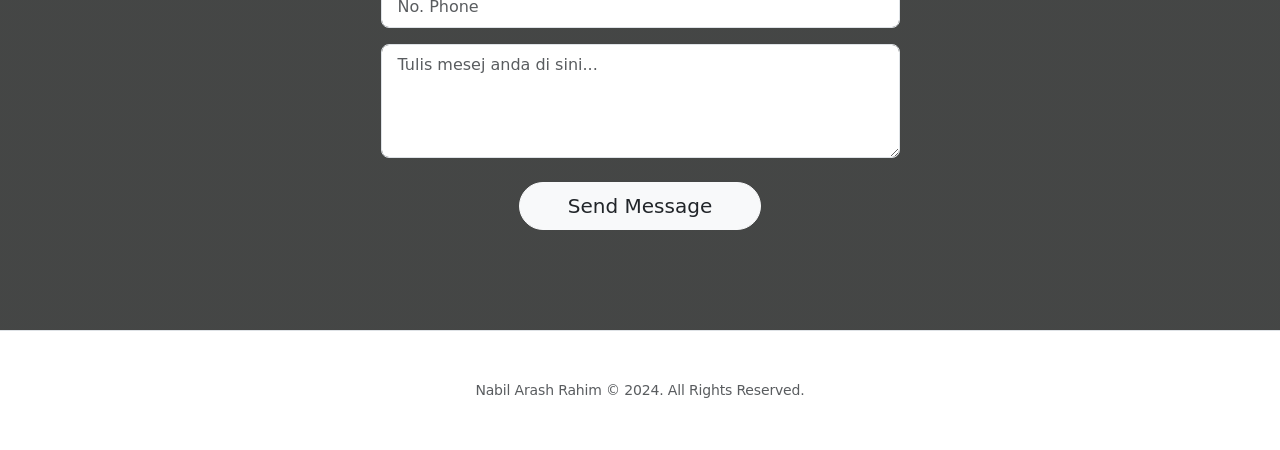
==== commit 03d0934c: "Update index.html" ====
--- a/index.html
+++ b/index.html
@@ -6,331 +6,312 @@
     <title>Website Portfolio | Nabil Arash</title>
     <link rel="icon" type="image/x-icon" href="/images/iconweb.png">
 
-    <!-- Bootstrap 5.3.3 cdn -->
+    <!-- Bootstrap 5.3.3 CDN -->
     <link href="https://cdn.jsdelivr.net/npm/bootstrap@5.3.3/dist/css/bootstrap.min.css" rel="stylesheet" integrity="sha384-QWTKZyjpPEjISv5WaRU9OFeRpok6YctnYmDr5pNlyT2bRjXh0JMhjY6hW+ALEwIH" crossorigin="anonymous">
     
-    <!-- Font Awesome 6 (Lebih Moden) -->
+    <!-- Font Awesome 6 (Moden) -->
     <link rel="stylesheet" href="https://cdnjs.cloudflare.com/ajax/libs/font-awesome/6.4.2/css/all.min.css">
     
+    <!-- Pautan Fail CSS Luaran -->
     <link rel="stylesheet" href="style.css" />
     
     <style>
-        /* Tambahan CSS dalaman untuk memastikan gaya moden & minimalis berfungsi terus */
+        /* Gaya Khusus untuk Memperkasakan Struktur Landing Page */
+        html {
+            scroll-behavior: smooth; /* Smooth scroll asli untuk semua pelayar */
+        }
         body {
-            font-family: 'Inter', system-ui, -apple-system, sans-serif;
+            font-family: 'Mendoza', system-ui, -apple-system, sans-serif;
             color: #2D3748;
-            background-color: #f8f9fa;
+            background-color: #ffffff;
         }
         .navbar-modern {
             background-color: rgba(255, 255, 255, 0.8) !important;
             backdrop-filter: blur(10px);
             border-bottom: 1px solid rgba(0,0,0,0.05);
         }
-        .banner {
-            background: linear-gradient(135deg, #f5f7fa 0%, #c3cfe2 100%);
-            padding: 180px 0 120px 0;
-        }
-        .service-icon {
-            width: 80px;
-            height: 80px;
-            display: flex;
-            align-items: center;
-            justify-content: center;
-            background: #ffffff;
-            border-radius: 50%;
-            margin: 0 auto 20px auto;
-            box-shadow: 0 4px 20px rgba(0,0,0,0.05);
-            color: #4A5568;
+        .section-padding {
+            padding: 100px 0;
         }
         .card-modern {
             border: none;
             border-radius: 12px;
             overflow: hidden;
-            box-shadow: 0 4px 25px rgba(0,0,0,0.05);
-            transition: transform 0.3s ease;
+            box-shadow: 0 4px 25px rgba(0,0,0,0.04);
+            transition: transform 0.3s ease, box-shadow 0.3s ease;
             background: #ffffff;
+            height: 100%;
         }
         .card-modern:hover {
             transform: translateY(-5px);
-        }
-        .section-padding {
-            padding: 100px 0;
-        }
-        .table-modern th {
-            font-weight: 600;
-            background-color: #f1f3f5;
-        }
-        .social-links a {
-            color: #4A5568;
-            font-size: 24px;
-            margin: 0 10px;
-            transition: color 0.2s;
-        }
-        .social-links a:hover {
-            color: #000000;
-        }
-        #myBtn {
-            position: fixed;
-            bottom: 20px;
-            right: 30px;
-            z-index: 99;
-            border: none;
-            outline: none;
-            background-color: #2D3748;
-            color: white;
-            cursor: pointer;
-            padding: 12px 16px;
-            border-radius: 50px;
-            font-size: 14px;
-            box-shadow: 0 4px 15px rgba(0,0,0,0.2);
+            box-shadow: 0 10px 30px rgba(0,0,0,0.08);
+        }
+        .resume-img {
+            max-width: 100%;
+            height: auto;
+            border-radius: 12px;
+            box-shadow: 0 10px 30px rgba(0, 0, 0, 0.05);
+            border: 1px solid rgba(0, 0, 0, 0.05);
+        }
+        .desc-text {
+            font-size: 0.9rem;
+            color: #6c757d;
+            line-height: 1.6;
+            text-align: justify;
         }
     </style>
 </head>
 <body>
 
-    <!-- Navigation -->
+    <!-- 1. NAVIGATION BAR (Semua pautan menghala ke ID bahagian (#)) -->
     <nav class="navbar navbar-expand-lg navbar-light fixed-top navbar-modern"> 
       <div class="container"> 
-        <a class="navbar-brand fw-bold" href="#">NabilArash.</a> 
+        <a class="navbar-brand fw-bold" href="#home">NabilArash.</a> 
         <button class="navbar-toggler" type="button" data-bs-toggle="collapse" data-bs-target="#navbarText" aria-controls="navbarText" aria-expanded="false" aria-label="Toggle navigation"> 
           <span class="navbar-toggler-icon"></span> 
         </button> 
         <div class="collapse navbar-collapse" id="navbarText"> 
           <ul class="navbar-nav ms-auto mb-2 mb-lg-0 fw-medium"> 
+            <li class="nav-item"><a class="nav-link text-dark" href="#home">Home</a></li> 
             <li class="nav-item"><a class="nav-link text-dark" href="#service">Service</a></li> 
             <li class="nav-item"><a class="nav-link text-dark" href="#portfolio">Portfolio</a></li> 
+            <li class="nav-item"><a class="nav-link text-dark" href="#resume">Resume</a></li> 
+            <li class="nav-item"><a class="nav-link text-dark" href="#hobby">Hobby</a></li> 
             <li class="nav-item"><a class="nav-link text-dark" href="#aboutme">About</a></li> 
-            <li class="nav-item"><a class="nav-link text-dark" href="hobby.html">Hobby</a></li> 
-            <li class="nav-item"><a class="nav-link text-dark" href="resume.html">Resume</a></li> 
             <li class="nav-item"><a class="nav-link text-dark" href="#contactme">Contacts</a></li> 
           </ul> 
         </div> 
       </div> 
     </nav>
 
-    <!-- Banner / Hero Section -->
-    <div class="container-fluid banner"> 
+    <!-- 2. HERO / BANNER SECTION -->
+    <div id="home" class="container-fluid banner"> 
         <div class="container text-center"> 
-          <p class="text-uppercase tracking-wider text-muted mb-2">Hello & Welcome</p>
+          <p class="text-uppercase tracking-wider text-muted mb-2">Visual Communication Designer</p>
           <h1 class="display-3 fw-bold mb-3">Peace be upon you.</h1>
-          <p class="lead text-secondary mb-4">I'm Nabil Arash Rahim. If you know me, you know my story.</p>
-          <a href="#service" class="btn btn-dark btn-lg px-4 py-2 rounded-pill shadow-sm">Explore My Work</a> 
+          <p class="lead text-white-50 mb-4">I'm Nabil Arash Rahim. If you know me, you know my story.</p>
+          <a href="#portfolio" class="btn btn-light btn-lg px-4 py-2 rounded-pill shadow-sm text-dark fw-medium">Explore Portfolio</a> 
         </div> 
     </div>
 
-    <!-- Service Section -->
+    <!-- 3. SERVICES SECTION -->
     <div id="service" class="container section-padding">
       <div class="container text-center">
         <h2 class="fw-bold mb-2">Services</h2>
-        <p class="text-muted mb-5">Here are the professional services I offer.</p>
+        <p class="text-muted mb-5">Professional creative solutions customized for your brand.</p>
         
         <div class="row g-4 pt-2">
-          <!-- Web Development -->
-          <div class="col-md-4">
-            <div class="service-icon"><i class="fa-solid fa-code fa-2x"></i></div>
+          <div class="col-md-4">
+            <div class="lingkaran"><i class="fa-solid fa-code fa-2x"></i></div>
             <h4 class="fw-semibold">Web Development</h4>
-            <p class="text-muted px-3">UI/UX Design and creating modern, responsive, and pixel-perfect web experiences.</p>
-          </div>
-          <!-- Design -->
-          <div class="col-md-4">
-            <div class="service-icon"><i class="fa-solid fa-palette fa-2x"></i></div>
+            <p class="text-muted px-3">Modern, intuitive UI/UX designs transformed into clean, responsive web layouts.</p>
+          </div>
+          <div class="col-md-4">
+            <div class="lingkaran"><i class="fa-solid fa-palette fa-2x"></i></div>
             <h4 class="fw-semibold">Graphic Design</h4>
-            <p class="text-muted px-3">Creating visual concepts to communicate ideas that inspire, inform, and captivate audiences.</p>
-          </div>
-          <!-- Networking -->
-          <div class="col-md-4">
-            <div class="service-icon"><i class="fa-solid fa-network-wired fa-2x"></i></div>
+            <p class="text-muted px-3">Creating strong visual concepts to communicate ideas that inspire and captivate consumers.</p>
+          </div>
+          <div class="col-md-4">
+            <div class="lingkaran"><i class="fa-solid fa-network-wired fa-2x"></i></div>
             <h4 class="fw-semibold">Networking</h4>
-            <p class="text-muted px-3">Setting up structure, optimization, and maintaining reliable network communications.</p>
+            <p class="text-muted px-3">Structured configuration, maintenance, and seamless optimization of connected environments.</p>
           </div>
         </div>
       </div>
     </div>
 
-    <!-- Portfolio Section -->
+    <!-- 4. PORTFOLIO SECTION -->
     <div id="portfolio" class="bg-dark text-white section-padding">
       <div class="container text-center">
-        <h2 class="fw-bold mb-2 text-white">Portfolio</h2>
-        <p class="text-muted mb-5">A curated selection of works produced throughout my creative journey.</p>
+        <h2 class="fw-bold mb-2 text-white">Creative Portfolio</h2>
+        <p class="text-muted mb-5">A compilation of design artworks crafted with passion and precision.</p>
         
         <div class="row g-4">
-          <!-- Item 1 -->
-          <div class="col-md-4">
-            <div class="card card-modern text-dark text-start">
-              <img src="images/img11.jpg" class="card-img-top" alt="Creative Photography" style="object-fit: cover; height: 260px;"/>
+          <div class="col-md-4">
+            <div class="card card-modern text-dark text-start">
+              <img src="images/img11.jpg" class="card-img-top" alt="Creative Photography" style="object-fit: cover; height: 250px;"/>
               <div class="card-body p-4">
                 <h5 class="fw-bold card-title">Creative Digital Photography</h5>
-                <p class="card-text text-muted small">Advanced photo manipulation and conceptual art.</p>
-              </div>
-            </div>
-          </div>
-          <!-- Item 2 -->
-          <div class="col-md-4">
-            <div class="card card-modern text-dark text-start">
-              <img src="images/img4.jpg" class="card-img-top" alt="Sublimation Design" style="object-fit: cover; height: 260px;"/>
+                <p class="card-text text-muted small">Advanced photo manipulation and core visual compositions.</p>
+              </div>
+            </div>
+          </div>
+          <div class="col-md-4">
+            <div class="card card-modern text-dark text-start">
+              <img src="images/img4.jpg" class="card-img-top" alt="Sublimation Design" style="object-fit: cover; height: 250px;"/>
               <div class="card-body p-4">
                 <h5 class="fw-bold card-title">Sublimation Design</h5>
-                <p class="card-text text-muted small">Custom apparel design and modern sportswear branding.</p>
-              </div>
-            </div>
-          </div>
-          <!-- Item 3 -->
-          <div class="col-md-4">
-            <div class="card card-modern text-dark text-start">
-              <img src="images/img12.jpg" class="card-img-top" alt="Launching Poster" style="object-fit: cover; height: 260px;"/>
+                <p class="card-text text-muted small">Custom corporate apparel concepts and modern sportswear structure.</p>
+              </div>
+            </div>
+          </div>
+          <div class="col-md-4">
+            <div class="card card-modern text-dark text-start">
+              <img src="images/img12.jpg" class="card-img-top" alt="Launching Poster" style="object-fit: cover; height: 250px;"/>
               <div class="card-body p-4">
                 <h5 class="fw-bold card-title">Launching Poster</h5>
-                <p class="card-text text-muted small">Advertising material for high-impact graphic design projects.</p>
-              </div>
-            </div>
-          </div>
-          <!-- Item 4 -->
-          <div class="col-md-4">
-            <div class="card card-modern text-dark text-start">
-              <img src="images/img10.jpg" class="card-img-top" alt="Event Poster" style="object-fit: cover; height: 260px;"/>
+                <p class="card-text text-muted small">Strategic advertising material for high-impact project announcements.</p>
+              </div>
+            </div>
+          </div>
+          <div class="col-md-4">
+            <div class="card card-modern text-dark text-start">
+              <img src="images/img10.jpg" class="card-img-top" alt="Event Poster" style="object-fit: cover; height: 250px;"/>
               <div class="card-body p-4">
                 <h5 class="fw-bold card-title">Event Poster</h5>
-                <p class="card-text text-muted small">Application of creative typography in public layouts.</p>
-              </div>
-            </div>
-          </div>
-          <!-- Item 5 -->
-          <div class="col-md-4">
-            <div class="card card-modern text-dark text-start">
-              <img src="images/img8.jpg" class="card-img-top" alt="Desktop Publishing" style="object-fit: cover; height: 260px;"/>
+                <p class="card-text text-muted small">Integrating structural typography seamlessly into dynamic public layouts.</p>
+              </div>
+            </div>
+          </div>
+          <div class="col-md-4">
+            <div class="card card-modern text-dark text-start">
+              <img src="images/img8.jpg" class="card-img-top" alt="Desktop Publishing" style="object-fit: cover; height: 250px;"/>
               <div class="card-body p-4">
                 <h5 class="fw-bold card-title">Desktop Publishing</h5>
-                <p class="card-text text-muted small">Magazine layout curation and editorial graphic prints.</p>
-              </div>
-            </div>
-          </div>
-          <!-- Item 6 -->
-          <div class="col-md-4">
-            <div class="card card-modern text-dark text-start">
-              <img src="images/img7.jpg" class="card-img-top" alt="Digital Imaging" style="object-fit: cover; height: 260px;"/>
+                <p class="card-text text-muted small">Professional print magazine layouts and premium editorial designs.</p>
+              </div>
+            </div>
+          </div>
+          <div class="col-md-4">
+            <div class="card card-modern text-dark text-start">
+              <img src="images/img7.jpg" class="card-img-top" alt="Digital Imaging" style="object-fit: cover; height: 250px;"/>
               <div class="card-body p-4">
                 <h5 class="fw-bold card-title">Digital Imaging</h5>
-                <p class="card-text text-muted small">Image manipulation techniques structured for cinema/posters.</p>
-              </div>
-            </div>
-          </div>
-        </div>
-
-        <!-- Video Container Moden -->
+                <p class="card-text text-muted small">Complex image stitching and dynamic lighting manipulations.</p>
+              </div>
+            </div>
+          </div>
+        </div>
+
+        <!-- Video Reel Wrapper -->
         <div class="ratio ratio-16x9 mx-auto mt-5 shadow-lg rounded-3" style="max-width: 800px; overflow:hidden;">
-            <iframe src="https://www.youtube.com/embed/KS5bEcGVQ-0?autoplay=0&mute=1&loop=1" title="YouTube video" allowfullscreen></iframe>
+            <iframe src="https://www.youtube.com/embed/KS5bEcGVQ-0?autoplay=0&mute=1&loop=1" title="YouTube Showcase" allowfullscreen></iframe>
         </div>
       </div>
     </div>
 
-    <!-- About Me Section -->
-    <div id="aboutme" class="container section-padding">
-        <div class="row align-items-center g-5">
-            <div class="col-md-4 text-center">
-                <img src="images/icon.png" class="img-fluid rounded-4 shadow-sm" alt="Nabil Profile" style="max-height: 380px; object-fit: cover;" />
-            </div>
-            <div class="col-md-8">
-                <h2 class="fw-bold mb-2">About Me</h2>
-                <p class="text-muted mb-4">Hi everyone! Here is a little snippet of my background and professional journey.</p>
-                
-                <div class="table-responsive">
-                    <table class="table table-hover table-modern align-middle">
-                      <tbody>
-                        <tr>
-                          <td class="fw-semibold py-3" style="width: 30%;">Name</td>
-                          <td class="text-secondary py-3">Nabil Arash Bin Rahim</td>
-                        </tr>
-                        <tr>
-                          <td class="fw-semibold py-3">Course</td>
-                          <td class="text-secondary py-3">Sarjana Muda Reka Bentuk Dalam Komunikasi Visual dan Media Baharu Dengan Kepujian</td>
-                        </tr>
-                        <tr>
-                          <td class="fw-semibold py-3">Session</td>
-                          <td class="text-secondary py-3">4 : 2023/2024</td>
-                        </tr>
-                        <tr>
-                          <td class="fw-semibold py-3">E-mail</td>
-                          <td class="text-secondary py-3"><a href="mailto:arashrahim.study@gmail.com" class="text-decoration-none text-dark border-bottom border-dark">arashrahim.study@gmail.com</a></td>
-                        </tr>
-                        <tr>
-                          <td class="fw-semibold py-3">Expertise</td>
-                          <td class="text-secondary py-3"><span class="badge bg-secondary-subtle text-secondary-emphasis px-3 py-2 rounded-pill">Graphic Design</span></td>
-                        </tr>
-                      </tbody>
-                    </table>
+    <!-- 5. RESUME SECTION -->
+    <div id="resume" class="bg-light section-padding">
+        <div class="container text-center" style="max-width: 850px;">
+            <h2 class="fw-bold mb-2">Curriculum Vitae</h2>
+            <p class="text-muted mb-4">My official professional qualifications and skills overview.</p>
+            <div class="mb-4 text-end">
+                <a href="images/resume.jpg" download class="btn btn-outline-dark rounded-pill px-4 btn-sm fw-medium">
+                    <i class="fa-solid fa-download me-2"></i>Download CV (JPG)
+                </a>
+            </div>
+            <img src="images/resume.jpg" alt="Nabil Arash CV" class="resume-img img-fluid">
+        </div>
+    </div>
+
+    <!-- 6. HOBBY SECTION -->
+    <div id="hobby" class="container section-padding">
+        <div class="container text-center">
+            <h2 class="fw-bold mb-2">My Hobbies</h2>
+            <p class="text-muted mb-5">How I spend my spare time recharging my creative energy.</p>
+            
+            <div class="row g-4">
+                <div class="col-md-6 col-lg-3">
+                    <div class="card card-modern">
+                        <img src="images/img15.jpg" class="card-img-top" alt="Music" style="height: 200px; object-fit: cover;">
+                        <div class="card-body p-4">
+                            <h5 class="fw-bold mb-2"><i class="fa-solid fa-music text-secondary me-2"></i>Music</h5>
+                            <p class="desc-text mb-0">A personal retreat into rhythms and melodies. Music sets the mood and serves as the creative soundtrack to my life.</p>
+                        </div>
+                    </div>
+                </div>
+                <div class="col-md-6 col-lg-3">
+                    <div class="card card-modern">
+                        <img src="images/img13.jpg" class="card-img-top" alt="Football" style="height: 200px; object-fit: cover;">
+                        <div class="card-body p-4">
+                            <h5 class="fw-bold mb-2"><i class="fa-solid fa-futbol text-secondary me-2"></i>Football</h5>
+                            <p class="desc-text mb-0">The pure thrill of the game and teamwork. Stepping onto the pitch keeps me sharp, fast, and healthy.</p>
+                        </div>
+                    </div>
+                </div>
+                <div class="col-md-6 col-lg-3">
+                    <div class="card card-modern">
+                        <img src="images/img14.jpg" class="card-img-top" alt="Movies" style="height: 200px; object-fit: cover;">
+                        <div class="card-body p-4">
+                            <h5 class="fw-bold mb-2"><i class="fa-solid fa-film text-secondary me-2"></i>Movies</h5>
+                            <p class="desc-text mb-0">Immersing into diverse cinematic narratives. A wonderful portal to study screenplays and motion design.</p>
+                        </div>
+                    </div>
+                </div>
+                <div class="col-md-6 col-lg-3">
+                    <div class="card card-modern">
+                        <img src="images/img16.jpg" class="card-img-top" alt="Cooking" style="height: 200px; object-fit: cover;">
+                        <div class="card-body p-4">
+                            <h5 class="fw-bold mb-2"><i class="fa-solid fa-utensils text-secondary me-2"></i>Cooking</h5>
+                            <p class="desc-text mb-0">My culinary playground. Joyfully experimenting with diverse ingredient profiles, flavors, and presentation.</p>
+                        </div>
+                    </div>
+                </div>
+            </div>
+        </div>
+    </div>
+
+    <!-- 7. ABOUT ME SECTION -->
+    <div id="aboutme" class="bg-light section-padding">
+        <div class="container">
+            <div class="row align-items-center g-5">
+                <div class="col-md-4 text-center">
+                    <img src="images/icon.png" class="img-fluid rounded-4 shadow-sm" alt="Nabil Profile" style="max-height: 350px; object-fit: cover;" />
+                </div>
+                <div class="col-md-8">
+                    <h2 class="fw-bold mb-2">About Me</h2>
+                    <p class="text-muted mb-4">Get to know the person behind the creative canvas.</p>
+                    
+                    <div class="table-responsive">
+                        <table class="table table-hover align-middle bg-white rounded-3 overflow-hidden shadow-sm">
+                          <tbody>
+                            <tr><td class="fw-semibold py-3 px-4" style="width: 30%;">Name</td><td class="text-secondary py-3">Nabil Arash Bin Rahim</td></tr>
+                            <tr><td class="fw-semibold py-3 px-4">Course</td><td class="text-secondary py-3">Sarjana Muda Reka Bentuk Dalam Komunikasi Visual dan Media Baharu Dengan Kepujian</td></tr>
+                            <tr><td class="fw-semibold py-3 px-4">Session</td><td class="text-secondary py-3">4 : 2023/2024</td></tr>
+                            <tr><td class="fw-semibold py-3 px-4">E-mail</td><td class="text-secondary py-3"><a href="mailto:arashrahim.study@gmail.com" class="text-decoration-none text-dark border-bottom border-dark">arashrahim.study@gmail.com</a></td></tr>
+                            <tr><td class="fw-semibold py-3 px-4">Expertise</td><td class="text-secondary py-3"><span class="badge bg-dark-subtle text-dark px-3 py-2 rounded-pill">Visual Communication Design</span></td></tr>
+                          </tbody>
+                        </table>
+                    </div>
                 </div>
             </div>
         </div>
     </div>
      
-    <!-- Contact Me Section -->
-    <div id="contactme" class="bg-light section-padding">
-      <div class="container" style="max-width: 700px;">
-        <h2 class="fw-bold text-center mb-2">Contact Me</h2>
-        <p class="text-muted text-center mb-5">Feel free to reach out by filling in the details below.</p>
+    <!-- 8. CONTACT ME SECTION -->
+    <div id="contactme" class="kontak section-padding">
+      <div class="container" style="max-width: 650px;">
+        <h2 class="fw-bold text-center mb-2 text-white">Contact Me</h2>
+        <p class="text-white-50 text-center mb-5">Have a project in mind? Drop a message below.</p>
         
         <form class="row g-3">
-          <div class="col-md-10 mx-auto">
-            <div class="form-floating mb-3">
-              <input type="text" class="form-control" id="inputNama" placeholder="Nama">
-              <label for="inputNama">Nama</label>
-            </div>
-            <div class="form-floating mb-3">
-              <input type="email" class="form-control" id="inputEmail" placeholder="Email">
-              <label for="inputEmail">Email</label>
-            </div>
-            <div class="form-floating mb-3">
-              <input type="text" class="form-control" id="inputPhone" placeholder="No. Phone">
-              <label for="inputPhone">No. Telefon</label>
-            </div>
-            <div class="form-floating mb-4">
-              <textarea class="form-control" placeholder="Mesej anda" id="inputMesej" style="height: 120px"></textarea>
-              <label for="inputMesej">Mesej Anda</label>
-            </div>
-            <div class="text-center">
-              <button type="submit" class="btn btn-dark btn-lg px-5 py-2 rounded-pill">Send Message</button>
-            </div>
+          <div class="col-10 mx-auto">
+            <div class="mb-3"><input type="text" class="form-control form-control-lg fs-6" placeholder="Nama"></div>
+            <div class="mb-3"><input type="email" class="form-control form-control-lg fs-6" placeholder="Email"></div>
+            <div class="mb-3"><input type="text" class="form-control form-control-lg fs-6" placeholder="No. Phone"></div>
+            <div class="mb-4"><textarea class="form-control form-control-lg fs-6" placeholder="Tulis mesej anda di sini..." rows="4"></textarea></div>
+            <div class="text-center"><button type="submit" class="btn btn-light btn-lg px-5 py-2 rounded-pill fw-medium text-dark">Send Message</button></div>
           </div>
         </form>
       </div>
     </div>
 
-    <!-- Footer -->
+    <!-- 9. FOOTER -->
     <footer class="bg-white py-5 text-center border-top">
-        <div class="social-links mb-4">
-          <a href="https://facebook.com/nabilarashrahim" target="_blank"><i class="fa-brands fa-facebook"></i></a>
-          <a href="https://twitter.com/arashrahim_" target="_blank"><i class="fa-brands fa-x-twitter"></i></a>
-          <a href="https://www.youtube.com/@NabilArashRahim" target="_blank"><i class="fa-brands fa-youtube"></i></a>
-        </div>
         <p class="text-muted small mb-0">Nabil Arash Rahim &copy; 2024. All Rights Reserved.</p>
     </footer>
 
-    <!-- Back to Top Button -->
+    <!-- FLOATING ELEMENTS (Media Sosial & Button Top) -->
+    <div class="icon-bar">
+      <a href="https://facebook.com/nabilarashrahim" target="_blank" class="facebook"><i class="fa-brands fa-facebook"></i></a>
+      <a href="https://twitter.com/arashrahim_" target="_blank" class="twitter"><i class="fa-brands fa-x-twitter"></i></a>
+      <a href="https://www.youtube.com/@NabilArashRahim" target="_blank" class="youtube"><i class="fa-brands fa-youtube"></i></a>
+    </div>
+
     <button onclick="topFunction()" id="myBtn" title="Go to top"><i class="fa-solid fa-arrow-up"></i></button>
 
-    <!-- Bootstrap Bundle JS -->
+    <!-- Bootstrap Bundle JS & Pautan Fail JavaScript Anda -->
     <script src="https://cdn.jsdelivr.net/npm/bootstrap@5.3.3/dist/js/bootstrap.bundle.min.js" integrity="sha384-YvpcrYf0tY3lHB60NNkmXc5s9fDVZLESaAA55NDzOxhy9GkcIdslK1eN7N6jIeHz" crossorigin="anonymous"></script>
-
-    <script>
-        // Fungsi Butang Kembali ke Atas (Back to top)
-        let mybutton = document.getElementById("myBtn");
-        window.onscroll = function() {scrollFunction()};
-
-        function scrollFunction() {
-          if (document.body.scrollTop > 300 || document.documentElement.scrollTop > 300) {
-            mybutton.style.display = "block";
-          } else {
-            mybutton.style.display = "none";
-          }
-        }
-
-        function topFunction() {
-          window.scrollTo({top: 0, behavior: 'smooth'});
-        }
-    <!-- Bootstrap Bundle JS -->
-    <script src="https://cdn.jsdelivr.net/npm/bootstrap@5.3.3/dist/js/bootstrap.bundle.min.js" integrity="sha384-YvpcrYf0tY3lHB60NNkmXc5s9fDVZLESaAA55NDzOxhy9GkcIdslK1eN7N6jIeHz" crossorigin="anonymous"></script>
-
-    <!-- Pautan ke Fail JavaScript Anda (Pastikan nama fail sama seperti di GitHub) -->
     <script src="myScript.js"></script>
 </body>
 </html>
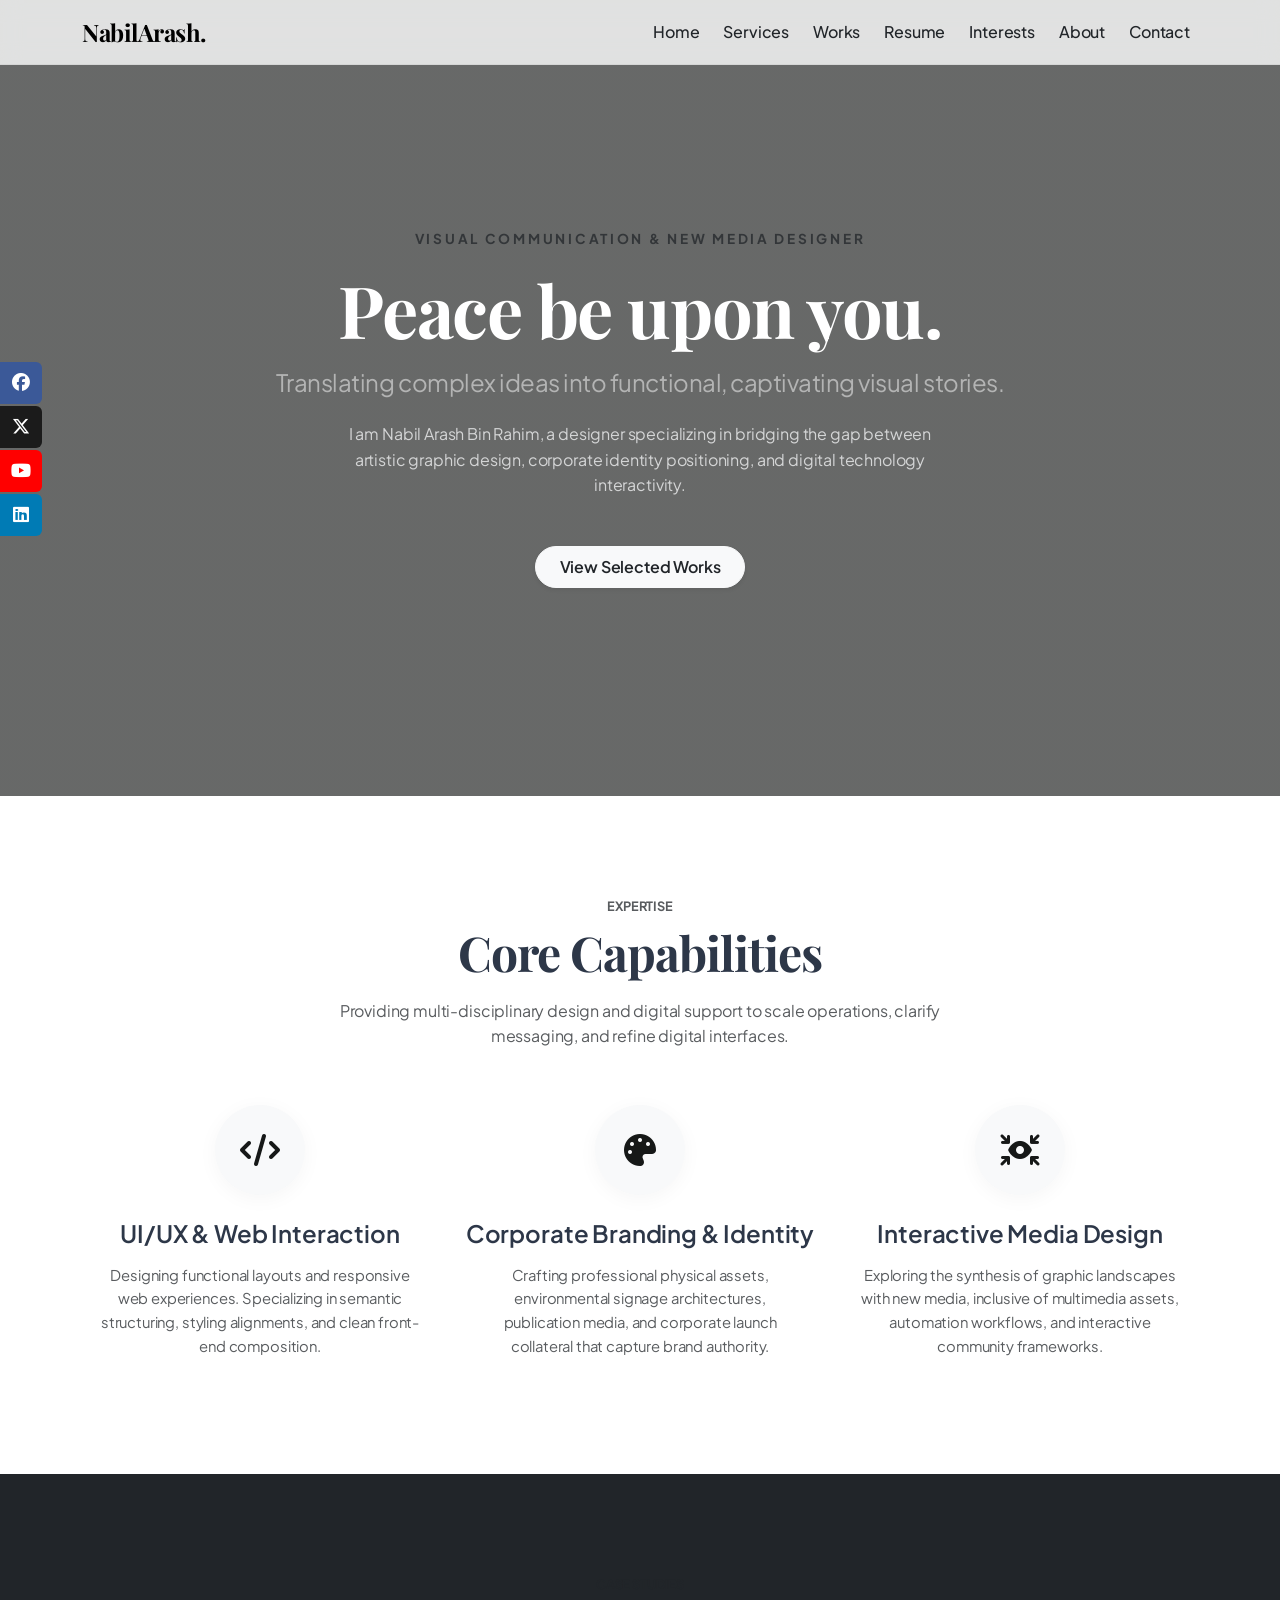
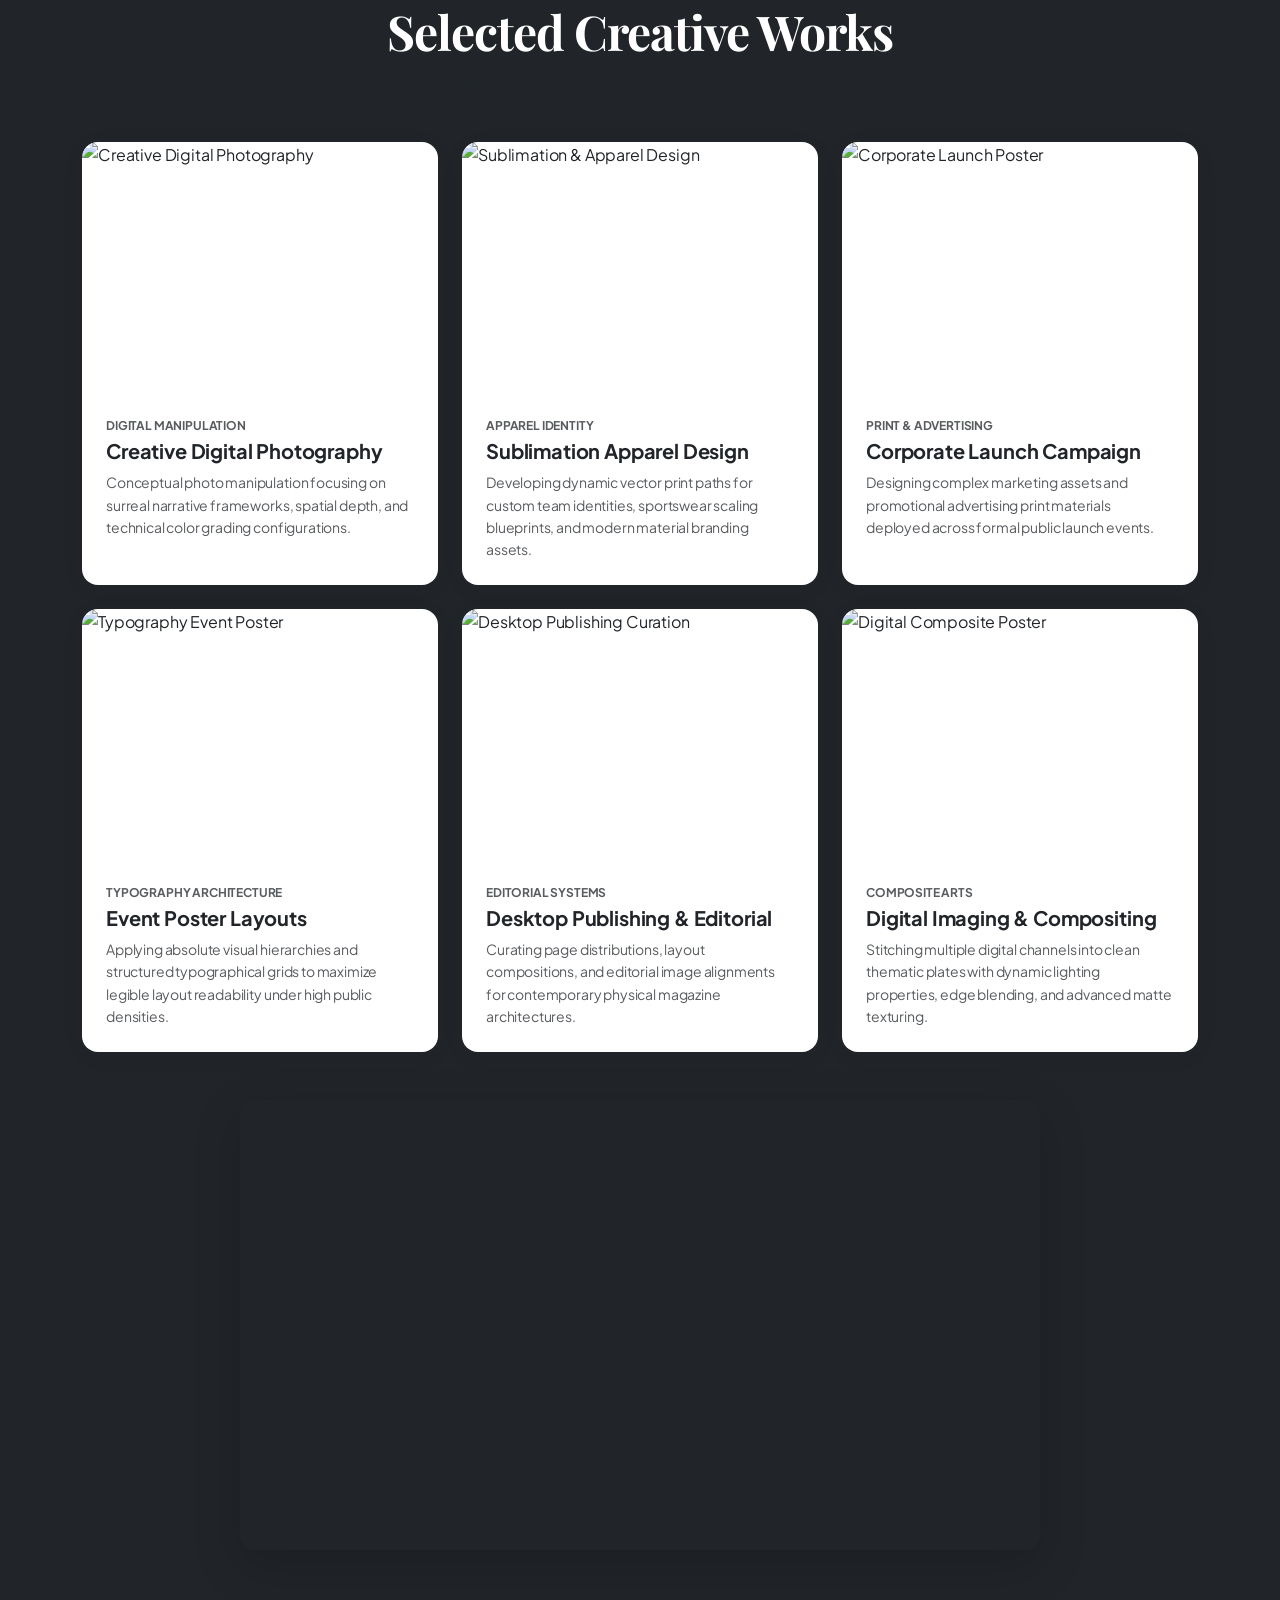
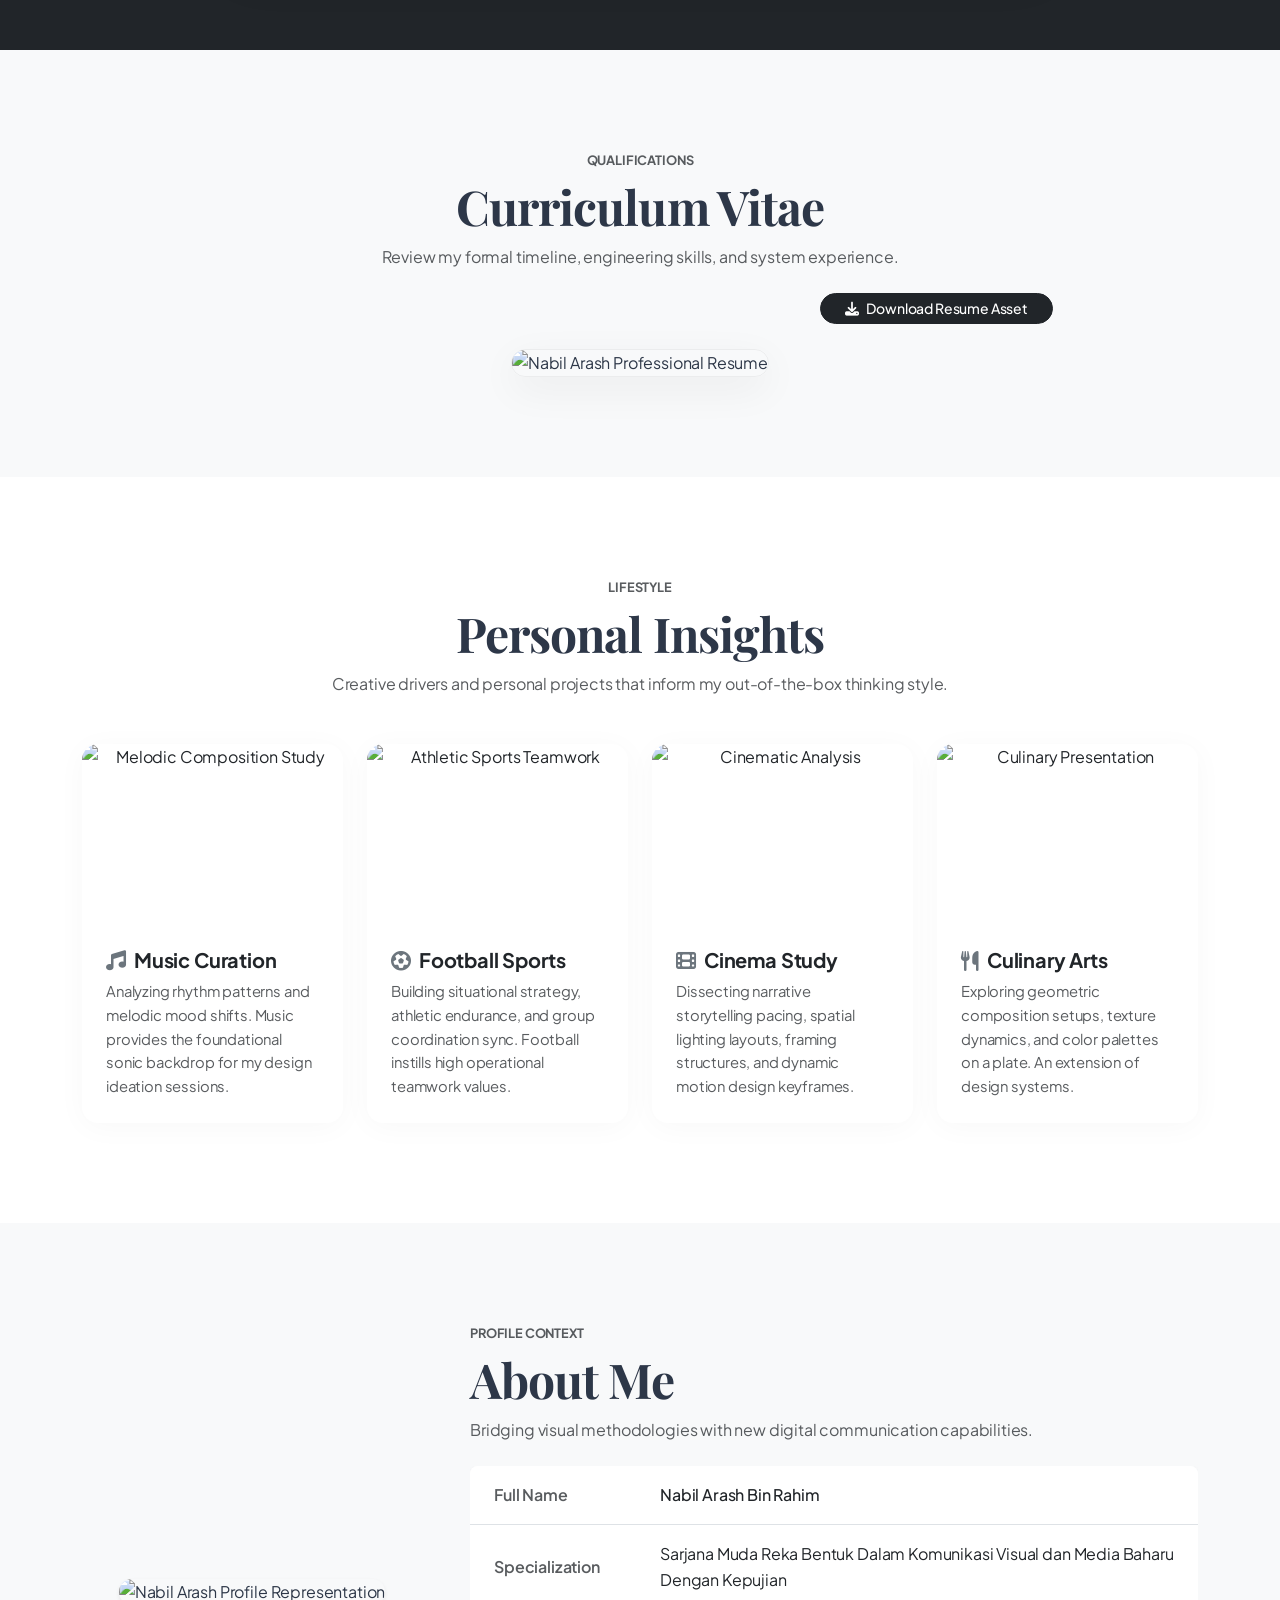
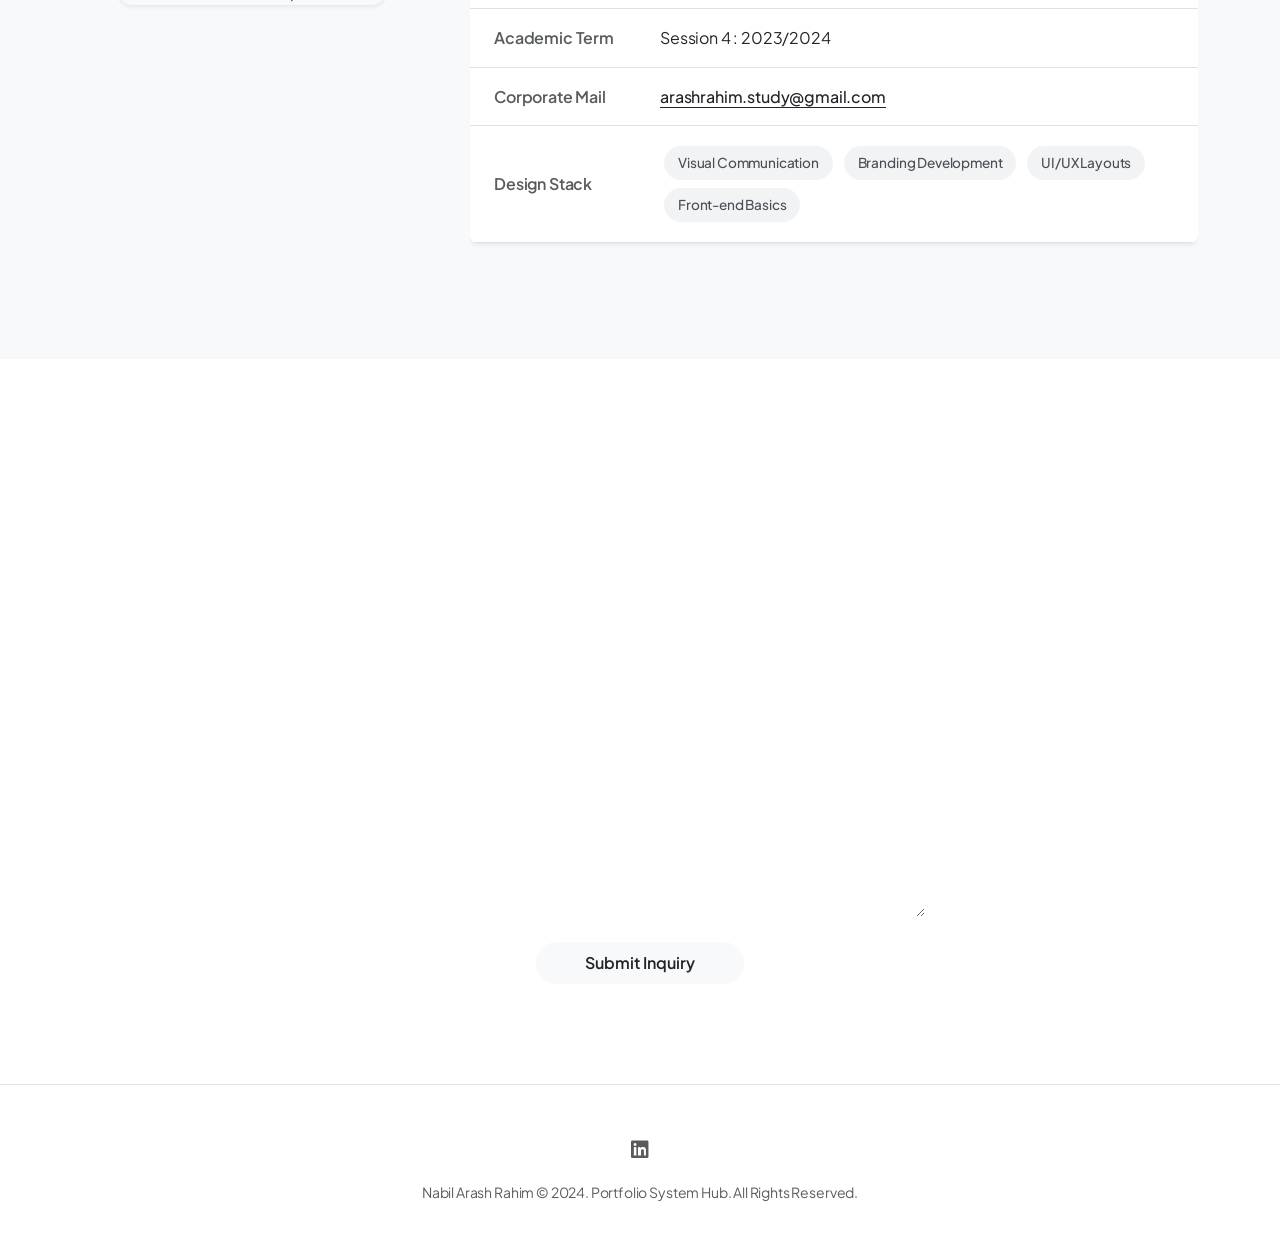
==== commit b05a819f: "Update index.html" ====
--- a/index.html
+++ b/index.html
@@ -3,25 +3,26 @@
 <head>
     <meta charset="UTF-8">
     <meta name="viewport" content="width=device-width, initial-scale=1.0">
-    <title>Website Portfolio | Nabil Arash</title>
+    <title>Nabil Arash | Visual Communication Designer Portfolio</title>
+    <meta name="description" content="Portfolio seni reka bentuk komunikasi visual, reka bentuk media baharu, dan pembangunan UI/UX oleh Nabil Arash Bin Rahim.">
     <link rel="icon" type="image/x-icon" href="/images/iconweb.png">
 
     <!-- Bootstrap 5.3.3 CDN -->
     <link href="https://cdn.jsdelivr.net/npm/bootstrap@5.3.3/dist/css/bootstrap.min.css" rel="stylesheet" integrity="sha384-QWTKZyjpPEjISv5WaRU9OFeRpok6YctnYmDr5pNlyT2bRjXh0JMhjY6hW+ALEwIH" crossorigin="anonymous">
     
-    <!-- Font Awesome 6 (Moden) -->
+    <!-- Font Awesome 6 -->
     <link rel="stylesheet" href="https://cdnjs.cloudflare.com/ajax/libs/font-awesome/6.4.2/css/all.min.css">
     
     <!-- Pautan Fail CSS Luaran -->
     <link rel="stylesheet" href="style.css" />
     
     <style>
-        /* Gaya Khusus untuk Memperkasakan Struktur Landing Page */
         html {
-            scroll-behavior: smooth; /* Smooth scroll asli untuk semua pelayar */
+            scroll-behavior: smooth;
+            scroll-padding-top: 80px;
         }
         body {
-            font-family: 'Mendoza', system-ui, -apple-system, sans-serif;
+            font-family: 'Plus Jakarta Sans', system-ui, -apple-system, sans-serif;
             color: #2D3748;
             background-color: #ffffff;
         }
@@ -35,86 +36,97 @@
         }
         .card-modern {
             border: none;
-            border-radius: 12px;
+            border-radius: 16px;
             overflow: hidden;
-            box-shadow: 0 4px 25px rgba(0,0,0,0.04);
-            transition: transform 0.3s ease, box-shadow 0.3s ease;
+            box-shadow: 0 4px 30px rgba(0,0,0,0.03);
+            transition: all 0.4s cubic-bezier(0.16, 1, 0.3, 1);
             background: #ffffff;
             height: 100%;
         }
         .card-modern:hover {
-            transform: translateY(-5px);
-            box-shadow: 0 10px 30px rgba(0,0,0,0.08);
+            transform: translateY(-8px);
+            box-shadow: 0 15px 35px rgba(0,0,0,0.07);
         }
         .resume-img {
             max-width: 100%;
             height: auto;
-            border-radius: 12px;
-            box-shadow: 0 10px 30px rgba(0, 0, 0, 0.05);
+            border-radius: 16px;
+            box-shadow: 0 12px 40px rgba(0, 0, 0, 0.06);
             border: 1px solid rgba(0, 0, 0, 0.05);
         }
         .desc-text {
-            font-size: 0.9rem;
-            color: #6c757d;
+            font-size: 0.925rem;
+            color: #555e6b;
             line-height: 1.6;
-            text-align: justify;
+        }
+        .tech-badge {
+            background-color: #f1f3f5;
+            color: #495057;
+            padding: 6px 14px;
+            border-radius: 50px;
+            font-size: 0.85rem;
+            display: inline-block;
+            margin: 4px;
+            font-weight: 500;
         }
     </style>
 </head>
 <body>
 
-    <!-- 1. NAVIGATION BAR (Semua pautan menghala ke ID bahagian (#)) -->
+    <!-- 1. NAVIGATION BAR -->
     <nav class="navbar navbar-expand-lg navbar-light fixed-top navbar-modern"> 
       <div class="container"> 
-        <a class="navbar-brand fw-bold" href="#home">NabilArash.</a> 
-        <button class="navbar-toggler" type="button" data-bs-toggle="collapse" data-bs-target="#navbarText" aria-controls="navbarText" aria-expanded="false" aria-label="Toggle navigation"> 
+        <a class="navbar-brand fw-bold fs-4" href="#home">NabilArash.</a> 
+        <button class="navbar-toggler border-0" type="button" data-bs-toggle="collapse" data-bs-target="#navbarText" aria-controls="navbarText" aria-expanded="false" aria-label="Toggle navigation"> 
           <span class="navbar-toggler-icon"></span> 
         </button> 
         <div class="collapse navbar-collapse" id="navbarText"> 
-          <ul class="navbar-nav ms-auto mb-2 mb-lg-0 fw-medium"> 
+          <ul class="navbar-nav ms-auto mb-2 mb-lg-0 fw-medium gap-2"> 
             <li class="nav-item"><a class="nav-link text-dark" href="#home">Home</a></li> 
-            <li class="nav-item"><a class="nav-link text-dark" href="#service">Service</a></li> 
-            <li class="nav-item"><a class="nav-link text-dark" href="#portfolio">Portfolio</a></li> 
+            <li class="nav-item"><a class="nav-link text-dark" href="#service">Services</a></li> 
+            <li class="nav-item"><a class="nav-link text-dark" href="#portfolio">Works</a></li> 
             <li class="nav-item"><a class="nav-link text-dark" href="#resume">Resume</a></li> 
-            <li class="nav-item"><a class="nav-link text-dark" href="#hobby">Hobby</a></li> 
+            <li class="nav-item"><a class="nav-link text-dark" href="#hobby">Interests</a></li> 
             <li class="nav-item"><a class="nav-link text-dark" href="#aboutme">About</a></li> 
-            <li class="nav-item"><a class="nav-link text-dark" href="#contactme">Contacts</a></li> 
+            <li class="nav-item"><a class="nav-link text-dark" href="#contactme">Contact</a></li> 
           </ul> 
         </div> 
       </div> 
     </nav>
 
     <!-- 2. HERO / BANNER SECTION -->
-    <div id="home" class="container-fluid banner"> 
-        <div class="container text-center"> 
-          <p class="text-uppercase tracking-wider text-muted mb-2">Visual Communication Designer</p>
-          <h1 class="display-3 fw-bold mb-3">Peace be upon you.</h1>
-          <p class="lead text-white-50 mb-4">I'm Nabil Arash Rahim. If you know me, you know my story.</p>
-          <a href="#portfolio" class="btn btn-light btn-lg px-4 py-2 rounded-pill shadow-sm text-dark fw-medium">Explore Portfolio</a> 
+    <div id="home" class="container-fluid banner d-flex align-items-center"> 
+        <div class="container text-center py-5"> 
+          <p class="text-uppercase tracking-wider text-muted fw-bold mb-3" style="font-size: 0.85rem; letter-spacing: 0.2em;">Visual Communication & New Media Designer</p>
+          <h1 class="display-2 fw-bold mb-3" style="color: #ffffff;">Peace be upon you.</h1>
+          <h3 class="fw-normal mb-4 text-white-50" style="font-family: 'Plus Jakarta Sans', sans-serif; font-size: 1.5rem;">Translating complex ideas into functional, captivating visual stories.</h3>
+          <p class="mx-auto text-light opacity-75 mb-5" style="max-width: 600px;">I am Nabil Arash Bin Rahim, a designer specializing in bridging the gap between artistic graphic design, corporate identity positioning, and digital technology interactivity.</p>
+          <a href="#portfolio" class="btn btn-light btn-lg px-4 py-2 rounded-pill shadow-sm text-dark fw-semibold fs-6">View Selected Works</a> 
         </div> 
     </div>
 
     <!-- 3. SERVICES SECTION -->
     <div id="service" class="container section-padding">
       <div class="container text-center">
-        <h2 class="fw-bold mb-2">Services</h2>
-        <p class="text-muted mb-5">Professional creative solutions customized for your brand.</p>
+        <p class="text-uppercase tracking-wider text-muted fw-bold mb-2" style="font-size: 0.8rem;">Expertise</p>
+        <h2 class="fw-bold mb-3 display-5">Core Capabilities</h2>
+        <p class="text-muted mb-5 mx-auto" style="max-width: 650px;">Providing multi-disciplinary design and digital support to scale operations, clarify messaging, and refine digital interfaces.</p>
         
         <div class="row g-4 pt-2">
           <div class="col-md-4">
             <div class="lingkaran"><i class="fa-solid fa-code fa-2x"></i></div>
-            <h4 class="fw-semibold">Web Development</h4>
-            <p class="text-muted px-3">Modern, intuitive UI/UX designs transformed into clean, responsive web layouts.</p>
+            <h4 class="fw-semibold mb-3">UI/UX & Web Interaction</h4>
+            <p class="text-muted px-3 desc-text">Designing functional layouts and responsive web experiences. Specializing in semantic structuring, styling alignments, and clean front-end composition.</p>
           </div>
           <div class="col-md-4">
             <div class="lingkaran"><i class="fa-solid fa-palette fa-2x"></i></div>
-            <h4 class="fw-semibold">Graphic Design</h4>
-            <p class="text-muted px-3">Creating strong visual concepts to communicate ideas that inspire and captivate consumers.</p>
-          </div>
-          <div class="col-md-4">
-            <div class="lingkaran"><i class="fa-solid fa-network-wired fa-2x"></i></div>
-            <h4 class="fw-semibold">Networking</h4>
-            <p class="text-muted px-3">Structured configuration, maintenance, and seamless optimization of connected environments.</p>
+            <h4 class="fw-semibold mb-3">Corporate Branding & Identity</h4>
+            <p class="text-muted px-3 desc-text">Crafting professional physical assets, environmental signage architectures, publication media, and corporate launch collateral that capture brand authority.</p>
+          </div>
+          <div class="col-md-4">
+            <div class="lingkaran"><i class="fa-solid fa-arrows-to-eye fa-2x"></i></div>
+            <h4 class="fw-semibold mb-3">Interactive Media Design</h4>
+            <p class="text-muted px-3 desc-text">Exploring the synthesis of graphic landscapes with new media, inclusive of multimedia assets, automation workflows, and interactive community frameworks.</p>
           </div>
         </div>
       </div>
@@ -123,69 +135,76 @@
     <!-- 4. PORTFOLIO SECTION -->
     <div id="portfolio" class="bg-dark text-white section-padding">
       <div class="container text-center">
-        <h2 class="fw-bold mb-2 text-white">Creative Portfolio</h2>
-        <p class="text-muted mb-5">A compilation of design artworks crafted with passion and precision.</p>
+        <p class="text-uppercase tracking-wider text-muted fw-bold mb-2" style="font-size: 0.8rem;">Case Studies</p>
+        <h2 class="fw-bold mb-2 text-white display-5">Selected Creative Works</h2>
+        <p class="text-muted mb-5">A targeted showcase displaying technical and spatial design engineering execution.</p>
         
         <div class="row g-4">
           <div class="col-md-4">
             <div class="card card-modern text-dark text-start">
-              <img src="images/img11.jpg" class="card-img-top" alt="Creative Photography" style="object-fit: cover; height: 250px;"/>
-              <div class="card-body p-4">
-                <h5 class="fw-bold card-title">Creative Digital Photography</h5>
-                <p class="card-text text-muted small">Advanced photo manipulation and core visual compositions.</p>
-              </div>
-            </div>
-          </div>
-          <div class="col-md-4">
-            <div class="card card-modern text-dark text-start">
-              <img src="images/img4.jpg" class="card-img-top" alt="Sublimation Design" style="object-fit: cover; height: 250px;"/>
-              <div class="card-body p-4">
-                <h5 class="fw-bold card-title">Sublimation Design</h5>
-                <p class="card-text text-muted small">Custom corporate apparel concepts and modern sportswear structure.</p>
-              </div>
-            </div>
-          </div>
-          <div class="col-md-4">
-            <div class="card card-modern text-dark text-start">
-              <img src="images/img12.jpg" class="card-img-top" alt="Launching Poster" style="object-fit: cover; height: 250px;"/>
-              <div class="card-body p-4">
-                <h5 class="fw-bold card-title">Launching Poster</h5>
-                <p class="card-text text-muted small">Strategic advertising material for high-impact project announcements.</p>
-              </div>
-            </div>
-          </div>
-          <div class="col-md-4">
-            <div class="card card-modern text-dark text-start">
-              <img src="images/img10.jpg" class="card-img-top" alt="Event Poster" style="object-fit: cover; height: 250px;"/>
-              <div class="card-body p-4">
-                <h5 class="fw-bold card-title">Event Poster</h5>
-                <p class="card-text text-muted small">Integrating structural typography seamlessly into dynamic public layouts.</p>
-              </div>
-            </div>
-          </div>
-          <div class="col-md-4">
-            <div class="card card-modern text-dark text-start">
-              <img src="images/img8.jpg" class="card-img-top" alt="Desktop Publishing" style="object-fit: cover; height: 250px;"/>
-              <div class="card-body p-4">
-                <h5 class="fw-bold card-title">Desktop Publishing</h5>
-                <p class="card-text text-muted small">Professional print magazine layouts and premium editorial designs.</p>
-              </div>
-            </div>
-          </div>
-          <div class="col-md-4">
-            <div class="card card-modern text-dark text-start">
-              <img src="images/img7.jpg" class="card-img-top" alt="Digital Imaging" style="object-fit: cover; height: 250px;"/>
-              <div class="card-body p-4">
-                <h5 class="fw-bold card-title">Digital Imaging</h5>
-                <p class="card-text text-muted small">Complex image stitching and dynamic lighting manipulations.</p>
-              </div>
-            </div>
-          </div>
-        </div>
-
-        <!-- Video Reel Wrapper -->
-        <div class="ratio ratio-16x9 mx-auto mt-5 shadow-lg rounded-3" style="max-width: 800px; overflow:hidden;">
-            <iframe src="https://www.youtube.com/embed/KS5bEcGVQ-0?autoplay=0&mute=1&loop=1" title="YouTube Showcase" allowfullscreen></iframe>
+              <img src="images/img11.jpg" class="card-img-top" alt="Creative Digital Photography" style="object-fit: cover; height: 250px;"/>
+              <div class="card-body p-4">
+                <span class="text-uppercase text-muted fw-bold d-block mb-1" style="font-size: 0.75rem;">Digital Manipulation</span>
+                <h5 class="fw-bold card-title mb-2">Creative Digital Photography</h5>
+                <p class="card-text text-muted small">Conceptual photo manipulation focusing on surreal narrative frameworks, spatial depth, and technical color grading configurations.</p>
+              </div>
+            </div>
+          </div>
+          <div class="col-md-4">
+            <div class="card card-modern text-dark text-start">
+              <img src="images/img4.jpg" class="card-img-top" alt="Sublimation & Apparel Design" style="object-fit: cover; height: 250px;"/>
+              <div class="card-body p-4">
+                <span class="text-uppercase text-muted fw-bold d-block mb-1" style="font-size: 0.75rem;">Apparel Identity</span>
+                <h5 class="fw-bold card-title mb-2">Sublimation Apparel Design</h5>
+                <p class="card-text text-muted small">Developing dynamic vector print paths for custom team identities, sportswear scaling blueprints, and modern material branding assets.</p>
+              </div>
+            </div>
+          </div>
+          <div class="col-md-4">
+            <div class="card card-modern text-dark text-start">
+              <img src="images/img12.jpg" class="card-img-top" alt="Corporate Launch Poster" style="object-fit: cover; height: 250px;"/>
+              <div class="card-body p-4">
+                <span class="text-uppercase text-muted fw-bold d-block mb-1" style="font-size: 0.75rem;">Print & Advertising</span>
+                <h5 class="fw-bold card-title mb-2">Corporate Launch Campaign</h5>
+                <p class="card-text text-muted small">Designing complex marketing assets and promotional advertising print materials deployed across formal public launch events.</p>
+              </div>
+            </div>
+          </div>
+          <div class="col-md-4">
+            <div class="card card-modern text-dark text-start">
+              <img src="images/img10.jpg" class="card-img-top" alt="Typography Event Poster" style="object-fit: cover; height: 250px;"/>
+              <div class="card-body p-4">
+                <span class="text-uppercase text-muted fw-bold d-block mb-1" style="font-size: 0.75rem;">Typography Architecture</span>
+                <h5 class="fw-bold card-title mb-2">Event Poster Layouts</h5>
+                <p class="card-text text-muted small">Applying absolute visual hierarchies and structured typographical grids to maximize legible layout readability under high public densities.</p>
+              </div>
+            </div>
+          </div>
+          <div class="col-md-4">
+            <div class="card card-modern text-dark text-start">
+              <img src="images/img8.jpg" class="card-img-top" alt="Desktop Publishing Curation" style="object-fit: cover; height: 250px;"/>
+              <div class="card-body p-4">
+                <span class="text-uppercase text-muted fw-bold d-block mb-1" style="font-size: 0.75rem;">Editorial Systems</span>
+                <h5 class="fw-bold card-title mb-2">Desktop Publishing & Editorial</h5>
+                <p class="card-text text-muted small">Curating page distributions, layout compositions, and editorial image alignments for contemporary physical magazine architectures.</p>
+              </div>
+            </div>
+          </div>
+          <div class="col-md-4">
+            <div class="card card-modern text-dark text-start">
+              <img src="images/img7.jpg" class="card-img-top" alt="Digital Composite Poster" style="object-fit: cover; height: 250px;"/>
+              <div class="card-body p-4">
+                <span class="text-uppercase text-muted fw-bold d-block mb-1" style="font-size: 0.75rem;">Composite Arts</span>
+                <h5 class="fw-bold card-title mb-2">Digital Imaging & Compositing</h5>
+                <p class="card-text text-muted small">Stitching multiple digital channels into clean thematic plates with dynamic lighting properties, edge blending, and advanced matte texturing.</p>
+              </div>
+            </div>
+          </div>
+        </div>
+
+        <!-- Video Reel Showcase Wrap -->
+        <div class="ratio ratio-16x9 mx-auto mt-5 shadow-lg rounded-4" style="max-width: 800px; overflow:hidden;">
+            <iframe src="https://www.youtube.com/embed/KS5bEcGVQ-0?autoplay=0&mute=1&loop=1" title="Multimedia Showcase Reel" allowfullscreen></iframe>
         </div>
       </div>
     </div>
@@ -193,57 +212,59 @@
     <!-- 5. RESUME SECTION -->
     <div id="resume" class="bg-light section-padding">
         <div class="container text-center" style="max-width: 850px;">
-            <h2 class="fw-bold mb-2">Curriculum Vitae</h2>
-            <p class="text-muted mb-4">My official professional qualifications and skills overview.</p>
+            <p class="text-uppercase tracking-wider text-muted fw-bold mb-2" style="font-size: 0.8rem;">Qualifications</p>
+            <h2 class="fw-bold mb-2 display-5">Curriculum Vitae</h2>
+            <p class="text-muted mb-4">Review my formal timeline, engineering skills, and system experience.</p>
             <div class="mb-4 text-end">
-                <a href="images/resume.jpg" download class="btn btn-outline-dark rounded-pill px-4 btn-sm fw-medium">
-                    <i class="fa-solid fa-download me-2"></i>Download CV (JPG)
+                <a href="images/resume.jpg" download class="btn btn-dark rounded-pill px-4 btn-sm fw-medium">
+                    <i class="fa-solid fa-download me-2"></i>Download Resume Asset
                 </a>
             </div>
-            <img src="images/resume.jpg" alt="Nabil Arash CV" class="resume-img img-fluid">
-        </div>
-    </div>
-
-    <!-- 6. HOBBY SECTION -->
+            <img src="images/resume.jpg" alt="Nabil Arash Professional Resume" class="resume-img img-fluid">
+        </div>
+    </div>
+
+    <!-- 6. HOBBY / PERSONAL INTERESTS SECTION -->
     <div id="hobby" class="container section-padding">
         <div class="container text-center">
-            <h2 class="fw-bold mb-2">My Hobbies</h2>
-            <p class="text-muted mb-5">How I spend my spare time recharging my creative energy.</p>
+            <p class="text-uppercase tracking-wider text-muted fw-bold mb-2" style="font-size: 0.8rem;">Lifestyle</p>
+            <h2 class="fw-bold mb-2 display-5">Personal Insights</h2>
+            <p class="text-muted mb-5">Creative drivers and personal projects that inform my out-of-the-box thinking style.</p>
             
             <div class="row g-4">
                 <div class="col-md-6 col-lg-3">
                     <div class="card card-modern">
-                        <img src="images/img15.jpg" class="card-img-top" alt="Music" style="height: 200px; object-fit: cover;">
-                        <div class="card-body p-4">
-                            <h5 class="fw-bold mb-2"><i class="fa-solid fa-music text-secondary me-2"></i>Music</h5>
-                            <p class="desc-text mb-0">A personal retreat into rhythms and melodies. Music sets the mood and serves as the creative soundtrack to my life.</p>
+                        <img src="images/img15.jpg" class="card-img-top" alt="Melodic Composition Study" style="height: 180px; object-fit: cover;">
+                        <div class="card-body p-4 text-start">
+                            <h5 class="fw-bold mb-2"><i class="fa-solid fa-music text-secondary me-2"></i>Music Curation</h5>
+                            <p class="desc-text mb-0 small text-muted">Analyzing rhythm patterns and melodic mood shifts. Music provides the foundational sonic backdrop for my design ideation sessions.</p>
                         </div>
                     </div>
                 </div>
                 <div class="col-md-6 col-lg-3">
                     <div class="card card-modern">
-                        <img src="images/img13.jpg" class="card-img-top" alt="Football" style="height: 200px; object-fit: cover;">
-                        <div class="card-body p-4">
-                            <h5 class="fw-bold mb-2"><i class="fa-solid fa-futbol text-secondary me-2"></i>Football</h5>
-                            <p class="desc-text mb-0">The pure thrill of the game and teamwork. Stepping onto the pitch keeps me sharp, fast, and healthy.</p>
+                        <img src="images/img13.jpg" class="card-img-top" alt="Athletic Sports Teamwork" style="height: 180px; object-fit: cover;">
+                        <div class="card-body p-4 text-start">
+                            <h5 class="fw-bold mb-2"><i class="fa-solid fa-futbol text-secondary me-2"></i>Football Sports</h5>
+                            <p class="desc-text mb-0 small text-muted">Building situational strategy, athletic endurance, and group coordination sync. Football instills high operational teamwork values.</p>
                         </div>
                     </div>
                 </div>
                 <div class="col-md-6 col-lg-3">
                     <div class="card card-modern">
-                        <img src="images/img14.jpg" class="card-img-top" alt="Movies" style="height: 200px; object-fit: cover;">
-                        <div class="card-body p-4">
-                            <h5 class="fw-bold mb-2"><i class="fa-solid fa-film text-secondary me-2"></i>Movies</h5>
-                            <p class="desc-text mb-0">Immersing into diverse cinematic narratives. A wonderful portal to study screenplays and motion design.</p>
+                        <img src="images/img14.jpg" class="card-img-top" alt="Cinematic Analysis" style="height: 180px; object-fit: cover;">
+                        <div class="card-body p-4 text-start">
+                            <h5 class="fw-bold mb-2"><i class="fa-solid fa-film text-secondary me-2"></i>Cinema Study</h5>
+                            <p class="desc-text mb-0 small text-muted">Dissecting narrative storytelling pacing, spatial lighting layouts, framing structures, and dynamic motion design keyframes.</p>
                         </div>
                     </div>
                 </div>
                 <div class="col-md-6 col-lg-3">
                     <div class="card card-modern">
-                        <img src="images/img16.jpg" class="card-img-top" alt="Cooking" style="height: 200px; object-fit: cover;">
-                        <div class="card-body p-4">
-                            <h5 class="fw-bold mb-2"><i class="fa-solid fa-utensils text-secondary me-2"></i>Cooking</h5>
-                            <p class="desc-text mb-0">My culinary playground. Joyfully experimenting with diverse ingredient profiles, flavors, and presentation.</p>
+                        <img src="images/img16.jpg" class="card-img-top" alt="Culinary Presentation" style="height: 180px; object-fit: cover;">
+                        <div class="card-body p-4 text-start">
+                            <h5 class="fw-bold mb-2"><i class="fa-solid fa-utensils text-secondary me-2"></i>Culinary Arts</h5>
+                            <p class="desc-text mb-0 small text-muted">Exploring geometric composition setups, texture dynamics, and color palettes on a plate. An extension of design systems.</p>
                         </div>
                     </div>
                 </div>
@@ -256,20 +277,29 @@
         <div class="container">
             <div class="row align-items-center g-5">
                 <div class="col-md-4 text-center">
-                    <img src="images/icon.png" class="img-fluid rounded-4 shadow-sm" alt="Nabil Profile" style="max-height: 350px; object-fit: cover;" />
+                    <img src="images/icon.png" class="img-fluid rounded-4 shadow-sm" alt="Nabil Arash Profile Representation" style="max-height: 350px; object-fit: cover;" />
                 </div>
                 <div class="col-md-8">
-                    <h2 class="fw-bold mb-2">About Me</h2>
-                    <p class="text-muted mb-4">Get to know the person behind the creative canvas.</p>
+                    <p class="text-uppercase tracking-wider text-muted fw-bold mb-2" style="font-size: 0.8rem;">Profile Context</p>
+                    <h2 class="fw-bold mb-2 display-5">About Me</h2>
+                    <p class="text-muted mb-4">Bridging visual methodologies with new digital communication capabilities.</p>
                     
                     <div class="table-responsive">
                         <table class="table table-hover align-middle bg-white rounded-3 overflow-hidden shadow-sm">
                           <tbody>
-                            <tr><td class="fw-semibold py-3 px-4" style="width: 30%;">Name</td><td class="text-secondary py-3">Nabil Arash Bin Rahim</td></tr>
-                            <tr><td class="fw-semibold py-3 px-4">Course</td><td class="text-secondary py-3">Sarjana Muda Reka Bentuk Dalam Komunikasi Visual dan Media Baharu Dengan Kepujian</td></tr>
-                            <tr><td class="fw-semibold py-3 px-4">Session</td><td class="text-secondary py-3">4 : 2023/2024</td></tr>
-                            <tr><td class="fw-semibold py-3 px-4">E-mail</td><td class="text-secondary py-3"><a href="mailto:arashrahim.study@gmail.com" class="text-decoration-none text-dark border-bottom border-dark">arashrahim.study@gmail.com</a></td></tr>
-                            <tr><td class="fw-semibold py-3 px-4">Expertise</td><td class="text-secondary py-3"><span class="badge bg-dark-subtle text-dark px-3 py-2 rounded-pill">Visual Communication Design</span></td></tr>
+                            <tr><td class="fw-semibold py-3 px-4 text-muted" style="width: 25%;">Full Name</td><td class="text-dark fw-medium py-3">Nabil Arash Bin Rahim</td></tr>
+                            <tr><td class="fw-semibold py-3 px-4 text-muted">Specialization</td><td class="text-dark py-3">Sarjana Muda Reka Bentuk Dalam Komunikasi Visual dan Media Baharu Dengan Kepujian</td></tr>
+                            <tr><td class="fw-semibold py-3 px-4 text-muted">Academic Term</td><td class="text-dark py-3">Session 4 : 2023/2024</td></tr>
+                            <tr><td class="fw-semibold py-3 px-4 text-muted">Corporate Mail</td><td class="text-dark py-3"><a href="mailto:arashrahim.study@gmail.com" class="text-decoration-none border-bottom border-dark text-dark fw-medium">arashrahim.study@gmail.com</a></td></tr>
+                            <tr>
+                              <td class="fw-semibold py-3 px-4 text-muted">Design Stack</td>
+                              <td class="py-3">
+                                  <span class="tech-badge">Visual Communication</span>
+                                  <span class="tech-badge">Branding Development</span>
+                                  <span class="tech-badge">UI/UX Layouts</span>
+                                  <span class="tech-badge">Front-end Basics</span>
+                              </td>
+                            </tr>
                           </tbody>
                         </table>
                     </div>
@@ -281,16 +311,16 @@
     <!-- 8. CONTACT ME SECTION -->
     <div id="contactme" class="kontak section-padding">
       <div class="container" style="max-width: 650px;">
-        <h2 class="fw-bold text-center mb-2 text-white">Contact Me</h2>
-        <p class="text-white-50 text-center mb-5">Have a project in mind? Drop a message below.</p>
+        <h2 class="fw-bold text-center mb-2 text-white display-5">Get In Touch</h2>
+        <p class="text-white-50 text-center mb-5">Let's discuss branding deployments, web layouts, or project collaborations.</p>
         
         <form class="row g-3">
-          <div class="col-10 mx-auto">
-            <div class="mb-3"><input type="text" class="form-control form-control-lg fs-6" placeholder="Nama"></div>
-            <div class="mb-3"><input type="email" class="form-control form-control-lg fs-6" placeholder="Email"></div>
-            <div class="mb-3"><input type="text" class="form-control form-control-lg fs-6" placeholder="No. Phone"></div>
-            <div class="mb-4"><textarea class="form-control form-control-lg fs-6" placeholder="Tulis mesej anda di sini..." rows="4"></textarea></div>
-            <div class="text-center"><button type="submit" class="btn btn-light btn-lg px-5 py-2 rounded-pill fw-medium text-dark">Send Message</button></div>
+          <div class="col-11 mx-auto">
+            <div class="mb-3"><input type="text" class="form-control form-control-lg fs-6" placeholder="Your Name"></div>
+            <div class="mb-3"><input type="email" class="form-control form-control-lg fs-6" placeholder="Your Professional Email"></div>
+            <div class="mb-3"><input type="text" class="form-control form-control-lg fs-6" placeholder="Contact Number"></div>
+            <div class="mb-4"><textarea class="form-control form-control-lg fs-6" placeholder="Outline your project scope or inquiries here..." rows="4"></textarea></div>
+            <div class="text-center"><button type="submit" class="btn btn-light btn-lg px-5 py-2 rounded-pill fw-semibold text-dark fs-6">Submit Inquiry</button></div>
           </div>
         </form>
       </div>
@@ -298,14 +328,18 @@
 
     <!-- 9. FOOTER -->
     <footer class="bg-white py-5 text-center border-top">
-        <p class="text-muted small mb-0">Nabil Arash Rahim &copy; 2024. All Rights Reserved.</p>
+        <div class="mb-3">
+            <a href="https://www.linkedin.com/in/nabilarashrahim/" target="_blank" class="text-dark mx-2 fs-5 opacity-75 hover-opacity-100"><i class="fa-brands fa-linkedin"></i></a>
+        </div>
+        <p class="text-muted small mb-0">Nabil Arash Rahim &copy; 2024. Portfolio System Hub. All Rights Reserved.</p>
     </footer>
 
-    <!-- FLOATING ELEMENTS (Media Sosial & Button Top) -->
+    <!-- FLOATING SIDE ELEMENTS -->
     <div class="icon-bar">
       <a href="https://facebook.com/nabilarashrahim" target="_blank" class="facebook"><i class="fa-brands fa-facebook"></i></a>
       <a href="https://twitter.com/arashrahim_" target="_blank" class="twitter"><i class="fa-brands fa-x-twitter"></i></a>
       <a href="https://www.youtube.com/@NabilArashRahim" target="_blank" class="youtube"><i class="fa-brands fa-youtube"></i></a>
+      <a href="https://www.linkedin.com/in/nabilarashrahim/" target="_blank" class="linkedin"><i class="fa-brands fa-linkedin"></i></a>
     </div>
 
     <button onclick="topFunction()" id="myBtn" title="Go to top"><i class="fa-solid fa-arrow-up"></i></button>
--- a/style.css
+++ b/style.css
@@ -1,70 +1,118 @@
 /* ==========================================================================
-   1. FONT DEFINITION & BASE STYLES
-   ========================================================================== */
-@font-face {
-    font-family: 'Mendoza';
-    src: url('/fonts/ITC\ Mendoza\ Roman\ Std\ Book.otf') format('woff'),
-         url('/fonts/ITC\ Mendoza\ Roman\ Std\ Book.otf') format('woff2');
-    font-display: swap;
-}
+   1. IMPORT FONTS & BASE STYLES
+   ========================================================================== */
+/* Mengimport font premium secara terus daripada Google Fonts */
+@import url('https://fonts.googleapis.com/css2?family=Playfair+Display:ital,wght@0,400..900;1,400..900&family=Plus+Jakarta+Sans:ital,wght@0,200..800;1,200..800&display=swap');
 
 * {
     box-sizing: border-box;
 }
 
+html {
+    scroll-behavior: smooth;
+    scroll-padding-top: 70px;
+}
+
 body {
-    font-family: 'Mendoza', system-ui, -apple-system, sans-serif;
+    /* Menggunakan Plus Jakarta Sans untuk keseluruhan teks biasa */
+    font-family: 'Plus Jakarta Sans', system-ui, -apple-system, sans-serif;
     color: #2d3748;
     background-color: #ffffff;
     line-height: 1.6;
     letter-spacing: -0.01em;
 }
 
+/* Menggunakan Playfair Display khusus untuk Tajuk Besar supaya nampak eksklusif */
+h1, h2, h3, .navbar-brand {
+    font-family: 'Playfair Display', serif;
+    font-weight: 700;
+    letter-spacing: -0.02em;
+}
+
 /* ==========================================================================
    2. HERO BANNER & CONTACT BACKGROUNDS (MODERN HERO)
    ========================================================================== */
 .banner { 
     background: linear-gradient(rgba(22, 24, 23, 0.65), rgba(22, 24, 23, 0.65)), url("images/bg2.jpg") no-repeat center center; 
     background-size: cover; 
-    background-attachment: scroll;
-    padding-top: 160px; 
-    padding-bottom: 140px; 
+    background-attachment: fixed;
+    padding-top: 180px; 
+    padding-bottom: 160px; 
     color: #fff; 
 }
 
+.banner h1 {
+    font-weight: 800;
+}
+
 .kontak {
-    background: linear-gradient(rgba(22, 24, 23, 0.8), rgba(22, 24, 23, 0.8)), url("images/bg2.jpg") no-repeat center center;
+    background: linear-gradient(rgba(22, 24, 23, 0.85), rgba(22, 24, 23, 0.85)), url("images/bg2.jpg") no-repeat center center;
     background-size: cover;
-    padding-top: 80px;
-    padding-bottom: 80px;
+    background-attachment: fixed;
+    padding-top: 100px;
+    padding-bottom: 100px;
     color: #fff;
 }
 
+.kontak .form-control {
+    background-color: rgba(255, 255, 255, 0.08);
+    border: 1px solid rgba(255, 255, 255, 0.15);
+    color: #ffffff;
+    border-radius: 8px;
+    padding: 12px 16px;
+    transition: all 0.3s ease;
+}
+
+.kontak .form-control::placeholder {
+    color: rgba(255, 255, 255, 0.5);
+}
+
+.kontak .form-control:focus {
+    background-color: rgba(255, 255, 255, 0.15);
+    border-color: rgba(255, 255, 255, 0.5);
+    box-shadow: none;
+    color: #ffffff;
+}
+
 /* ==========================================================================
    3. COMPONENTS (ICONS, IMAGES & CARDS)
    ========================================================================== */
-/* Lingkaran Ikon Servis Moden */
 .lingkaran {
     display: flex;
     align-items: center;
     justify-content: center;
     border-radius: 50%;
-    width: 100px;
-    height: 100px;
-    margin: 0 auto 20px auto;
+    width: 90px;
+    height: 90px;
+    margin: 0 auto 24px auto;
     color: #161817;
     background-color: #f8f9fa;
-    box-shadow: 0 4px 15px rgba(0, 0, 0, 0.05);
-    transition: all 0.3s ease;
+    box-shadow: 0 4px 20px rgba(0, 0, 0, 0.04);
+    transition: all 0.3s cubic-bezier(0.4, 0, 0.2, 1);
 }
 
 .lingkaran:hover {
     background-color: #161817;
     color: #ffffff;
-    transform: translateY(-3px);
-}
-
-/* Gambar Responsif */
+    transform: translateY(-5px);
+    box-shadow: 0 10px 20px rgba(0, 0, 0, 0.1);
+}
+
+.card-modern {
+    border: none;
+    border-radius: 12px;
+    overflow: hidden;
+    box-shadow: 0 4px 25px rgba(0, 0, 0, 0.04);
+    transition: transform 0.3s cubic-bezier(0.4, 0, 0.2, 1), box-shadow 0.3s ease;
+    background: #ffffff;
+    height: 100%;
+}
+
+.card-modern:hover {
+    transform: translateY(-6px);
+    box-shadow: 0 12px 30px rgba(0, 0, 0, 0.08);
+}
+
 .crop-img {
     object-fit: cover;
     transition: transform 0.5s ease;
@@ -77,46 +125,61 @@
     width: 100%;
 }
 
-/* Audio Player Stylings */
-audio {
-    max-width: 100%;
-    width: 280px;
-    margin: 15px;
-    border-radius: 30px;
+.resume-img {
+    width: 100%;
+    height: auto;
+    border-radius: 12px;
+    box-shadow: 0 10px 40px rgba(0, 0, 0, 0.06);
+    border: 1px solid rgba(0, 0, 0, 0.05);
+    transition: transform 0.3s ease;
+}
+
+.resume-img:hover {
+    transform: scale(1.005);
 }
 
 /* ==========================================================================
    4. NAVIGATION & UTILITIES
    ========================================================================== */
-/* Butang Kembali Ke Atas (Floating Button) */
+.navbar-modern {
+    background-color: rgba(255, 255, 255, 0.85) !important;
+    backdrop-filter: blur(12px);
+    -webkit-backdrop-filter: blur(12px);
+    border-bottom: 1px solid rgba(0, 0, 0, 0.05);
+    transition: all 0.3s ease;
+}
+
+.navbar-modern .navbar-brand {
+    font-size: 1.4rem;
+}
+
 #myBtn {
     display: none;
     position: fixed;
-    bottom: 25px;
-    right: 25px;
+    bottom: 30px;
+    right: 30px;
     z-index: 99;
     border: none;
     outline: none;
     background-color: #161817;
     color: #ffffff;
     cursor: pointer;
-    width: 45px;
-    height: 45px;
+    width: 48px;
+    height: 48px;
     border-radius: 50%;
     font-size: 16px;
-    box-shadow: 0 4px 12px rgba(0, 0, 0, 0.15);
+    box-shadow: 0 4px 15px rgba(0, 0, 0, 0.2);
     transition: all 0.2s ease;
 }
 
 #myBtn:hover {
     background-color: #4a5568;
-    transform: translateY(-2px);
-}
-
-/* ==========================================================================
-   5. SOCIAL MEDIA INTEGRATION (CLEAN & FLOATING)
-   ========================================================================== */
-/* Bar Ikon Media Sosial Tepi Skrin */
+    transform: translateY(-3px);
+}
+
+/* ==========================================================================
+   5. SOCIAL MEDIA INTEGRATION
+   ========================================================================== */
 .icon-bar {
     position: fixed;
     top: 50%;
@@ -130,23 +193,37 @@
     justify-content: center;
     width: 42px;
     height: 42px;
-    transition: all 0.3s ease;
+    transition: all 0.3s cubic-bezier(0.4, 0, 0.2, 1);
     color: #ffffff;
     font-size: 18px;
     text-decoration: none;
     margin-bottom: 2px;
-    border-top-right-radius: 4px;
-    border-bottom-right-radius: 4px;
+    border-top-right-radius: 6px;
+    border-bottom-right-radius: 6px;
 }
 
 .icon-bar a:hover {
-    width: 52px;
+    width: 54px;
     background-color: #161817 !important;
-}
-
-/* Warna Jenama Media Sosial (Minimalis & Cukup Kontras) */
+    padding-left: 10px;
+}
+
 .facebook { background-color: #3b5998; }
-.twitter  { background-color: #1da1f2; }
+.twitter  { background-color: #1b1b1b; }
 .youtube  { background-color: #ff0000; }
 .google   { background-color: #dd4b39; }
 .linkedin { background-color: #007bb5; }
+
+@media (max-width: 768px) {
+    .banner {
+        padding-top: 140px;
+        padding-bottom: 100px;
+        background-attachment: scroll;
+    }
+    .kontak {
+        background-attachment: scroll;
+    }
+    .icon-bar {
+        display: none;
+    }
+}
